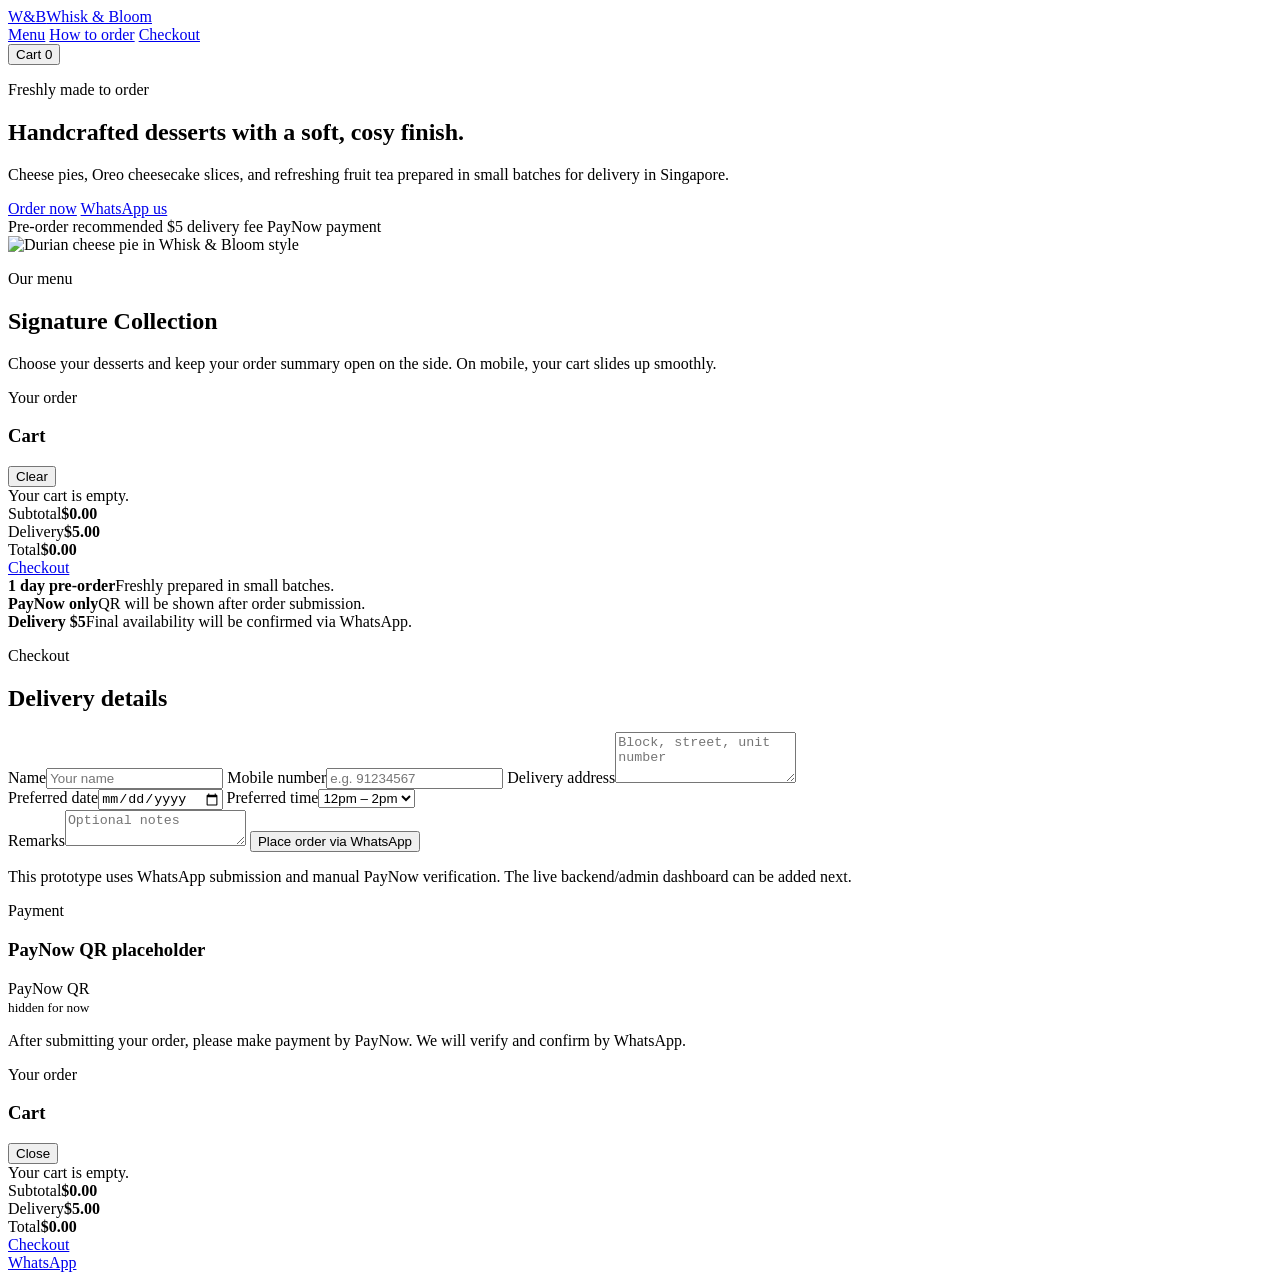
==== index.html @ 542882fe "Add Whisk & Bloom prototype homepage" ====
<!doctype html>
<html lang="en">
<head>
  <meta charset="utf-8" />
  <meta name="viewport" content="width=device-width, initial-scale=1" />
  <title>Whisk & Bloom | Handmade Desserts</title>
  <meta name="description" content="Whisk & Bloom handmade cheese pies and desserts, made to order in Singapore." />
  <link rel="preconnect" href="https://fonts.googleapis.com">
  <link rel="preconnect" href="https://fonts.gstatic.com" crossorigin>
  <link href="https://fonts.googleapis.com/css2?family=Inter:wght@400;500;600;700&family=Playfair+Display:wght@600;700&display=swap" rel="stylesheet">
  <link rel="stylesheet" href="styles.css" />
</head>
<body>
  <header class="topbar">
    <a class="brand" href="#home"><span class="brand-mark">W&B</span><span>Whisk & Bloom</span></a>
    <nav>
      <a href="#menu">Menu</a>
      <a href="#how">How to order</a>
      <a href="#checkout">Checkout</a>
    </nav>
    <button class="cart-pill" id="openCartMobile">Cart <span id="cartCount">0</span></button>
  </header>

  <main id="home">
    <section class="hero section-pad">
      <div class="hero-copy">
        <p class="eyebrow">Freshly made to order</p>
        <h1>Handcrafted desserts with a soft, cosy finish.</h1>
        <p class="hero-text">Cheese pies, Oreo cheesecake slices, and refreshing fruit tea prepared in small batches for delivery in Singapore.</p>
        <div class="hero-actions">
          <a class="btn primary" href="#menu">Order now</a>
          <a class="btn ghost" href="https://wa.me/6588928698" target="_blank" rel="noreferrer">WhatsApp us</a>
        </div>
        <div class="notes">
          <span>Pre-order recommended</span>
          <span>$5 delivery fee</span>
          <span>PayNow payment</span>
        </div>
      </div>
      <div class="hero-card">
        <img id="heroImage" alt="Durian cheese pie in Whisk & Bloom style" />
      </div>
    </section>

    <section id="menu" class="section-pad menu-layout">
      <div class="content-column">
        <div class="section-head">
          <p class="eyebrow">Our menu</p>
          <h2>Signature Collection</h2>
          <p>Choose your desserts and keep your order summary open on the side. On mobile, your cart slides up smoothly.</p>
        </div>
        <div class="product-grid" id="productGrid"></div>
      </div>

      <aside class="cart desktop-cart" aria-label="Shopping cart">
        <div class="cart-head">
          <div><p class="eyebrow">Your order</p><h3>Cart</h3></div>
          <button class="clear" id="clearCartDesktop">Clear</button>
        </div>
        <div id="cartItemsDesktop" class="cart-items empty">Your cart is empty.</div>
        <div class="totals">
          <div><span>Subtotal</span><strong id="subtotalDesktop">$0.00</strong></div>
          <div><span>Delivery</span><strong>$5.00</strong></div>
          <div class="grand"><span>Total</span><strong id="totalDesktop">$0.00</strong></div>
        </div>
        <a class="btn primary full" href="#checkout">Checkout</a>
      </aside>
    </section>

    <section id="how" class="section-pad info-strip">
      <article><strong>1 day pre-order</strong><span>Freshly prepared in small batches.</span></article>
      <article><strong>PayNow only</strong><span>QR will be shown after order submission.</span></article>
      <article><strong>Delivery $5</strong><span>Final availability will be confirmed via WhatsApp.</span></article>
    </section>

    <section id="checkout" class="section-pad checkout-wrap">
      <div class="checkout-card">
        <p class="eyebrow">Checkout</p>
        <h2>Delivery details</h2>
        <form id="orderForm" class="checkout-form">
          <label>Name<input required name="name" placeholder="Your name" /></label>
          <label>Mobile number<input required name="phone" placeholder="e.g. 91234567" /></label>
          <label>Delivery address<textarea required name="address" rows="3" placeholder="Block, street, unit number"></textarea></label>
          <div class="two-col">
            <label>Preferred date<input required name="date" type="date" /></label>
            <label>Preferred time<select name="time"><option>12pm – 2pm</option><option>2pm – 4pm</option><option>4pm – 6pm</option><option>6pm – 8pm</option></select></label>
          </div>
          <label>Remarks<textarea name="remarks" rows="2" placeholder="Optional notes"></textarea></label>
          <button class="btn primary full" type="submit">Place order via WhatsApp</button>
          <p class="fineprint">This prototype uses WhatsApp submission and manual PayNow verification. The live backend/admin dashboard can be added next.</p>
        </form>
      </div>
      <div class="payment-card">
        <p class="eyebrow">Payment</p>
        <h3>PayNow QR placeholder</h3>
        <div class="qr-box">PayNow QR<br/><small>hidden for now</small></div>
        <p>After submitting your order, please make payment by PayNow. We will verify and confirm by WhatsApp.</p>
      </div>
    </section>
  </main>

  <div class="mobile-cart" id="mobileCart">
    <div class="mobile-cart-panel">
      <div class="cart-head"><div><p class="eyebrow">Your order</p><h3>Cart</h3></div><button class="clear" id="closeCartMobile">Close</button></div>
      <div id="cartItemsMobile" class="cart-items empty">Your cart is empty.</div>
      <div class="totals"><div><span>Subtotal</span><strong id="subtotalMobile">$0.00</strong></div><div><span>Delivery</span><strong>$5.00</strong></div><div class="grand"><span>Total</span><strong id="totalMobile">$0.00</strong></div></div>
      <a class="btn primary full" href="#checkout" id="checkoutMobile">Checkout</a>
    </div>
  </div>
  <a class="whatsapp" href="https://wa.me/6588928698" target="_blank" rel="noreferrer">WhatsApp</a>
  <script src="script.js"></script>
</body>
</html>
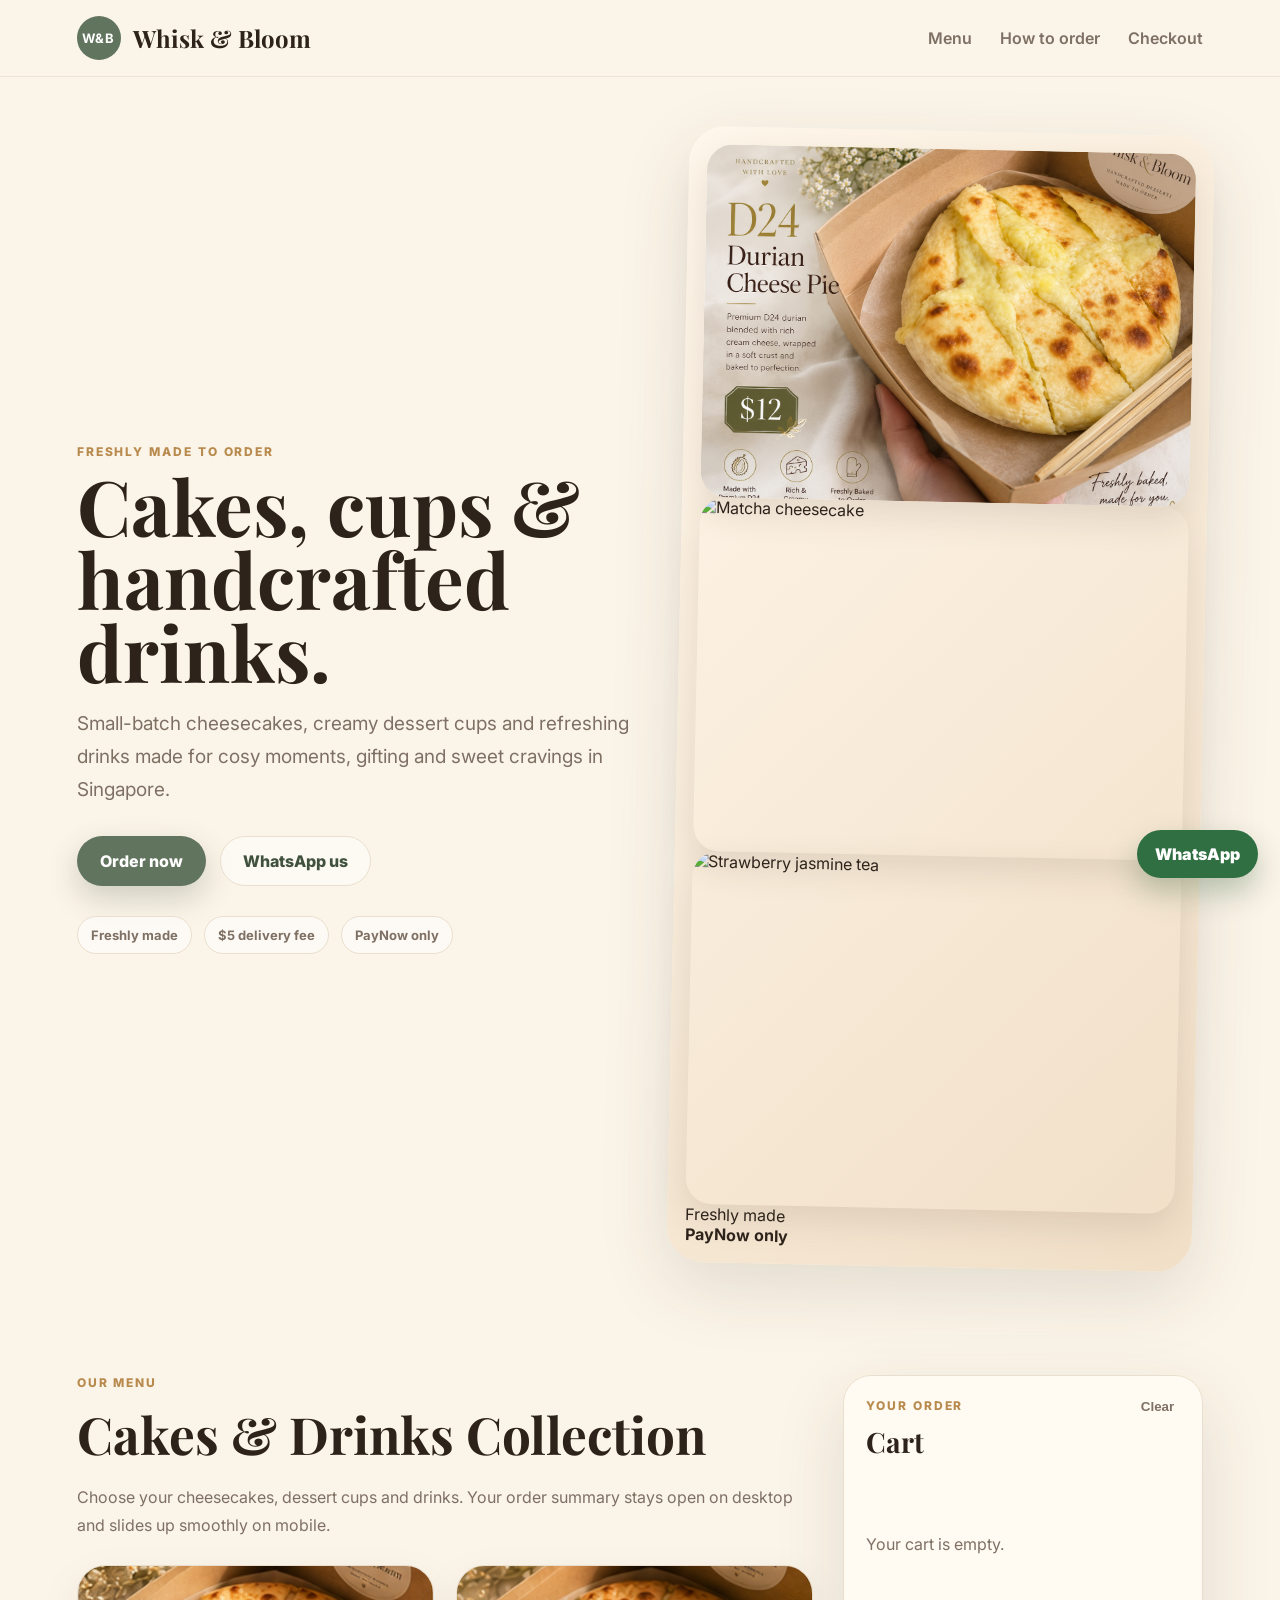
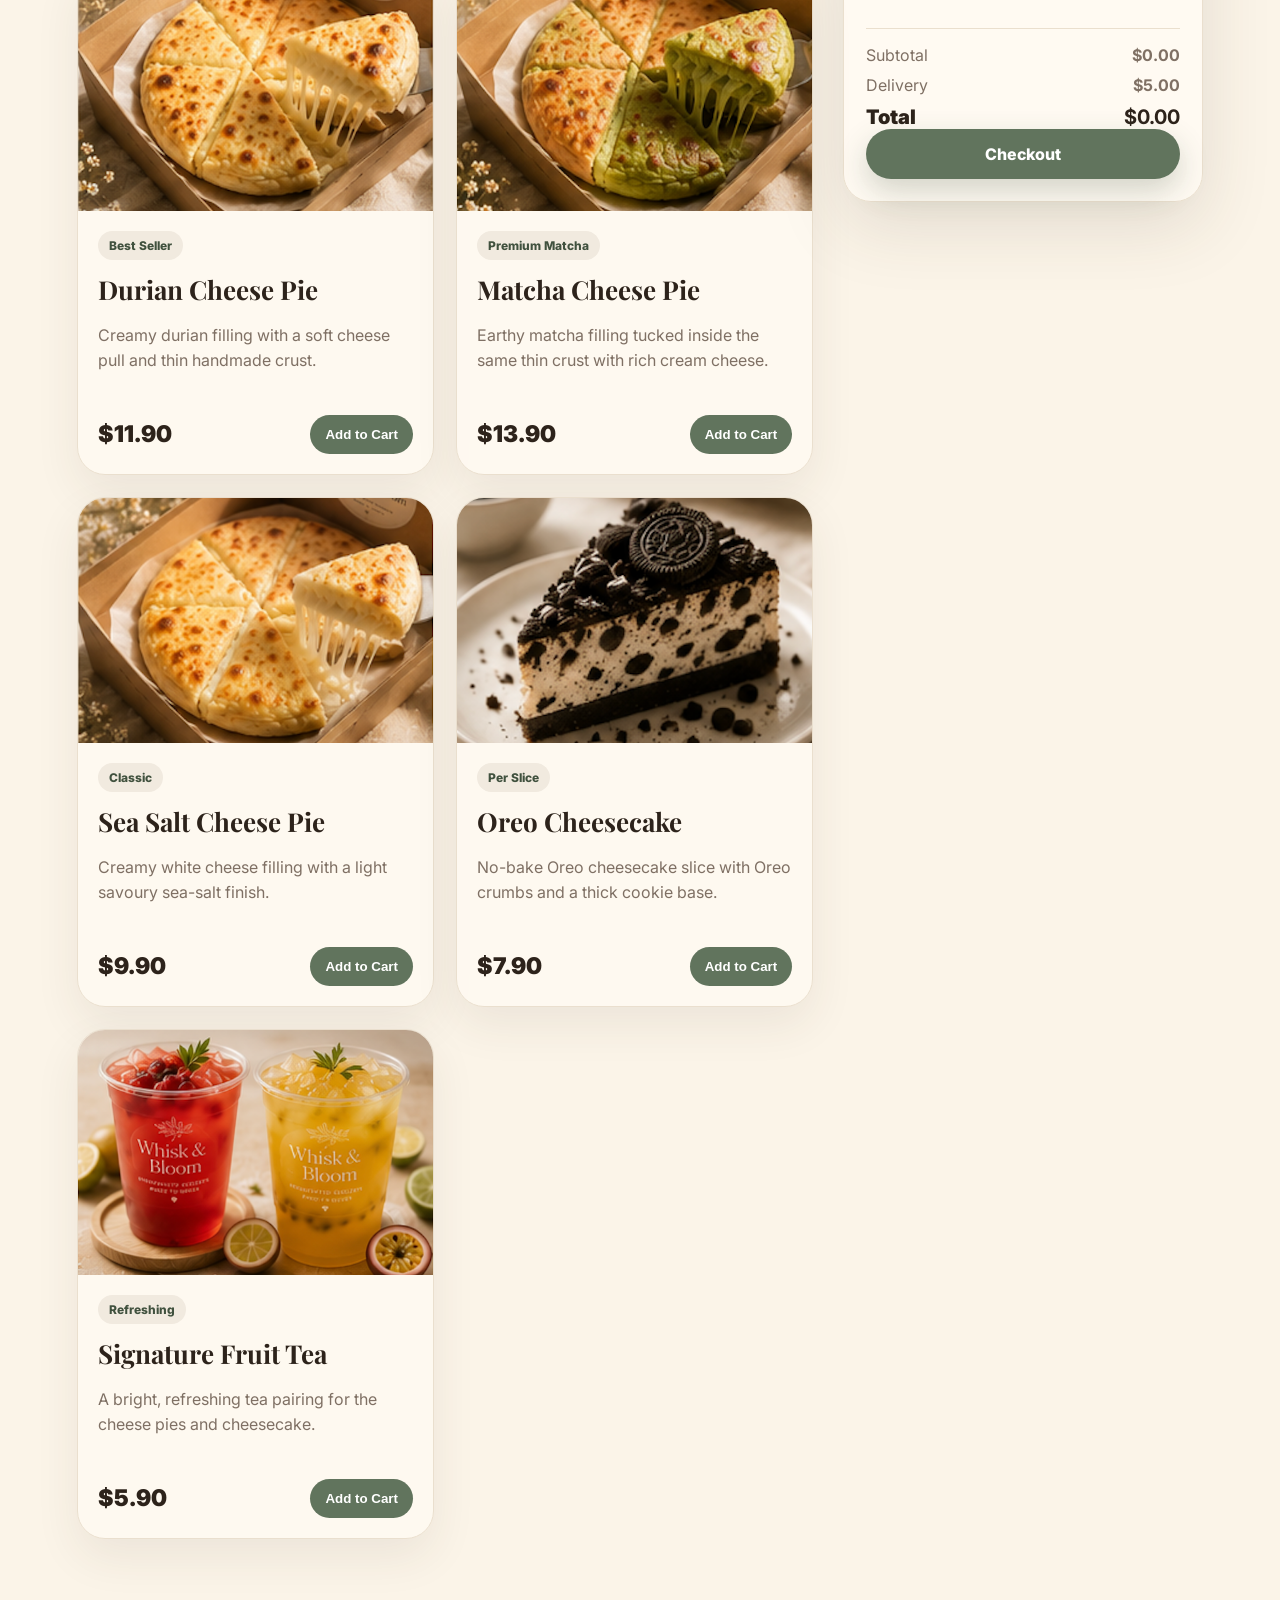
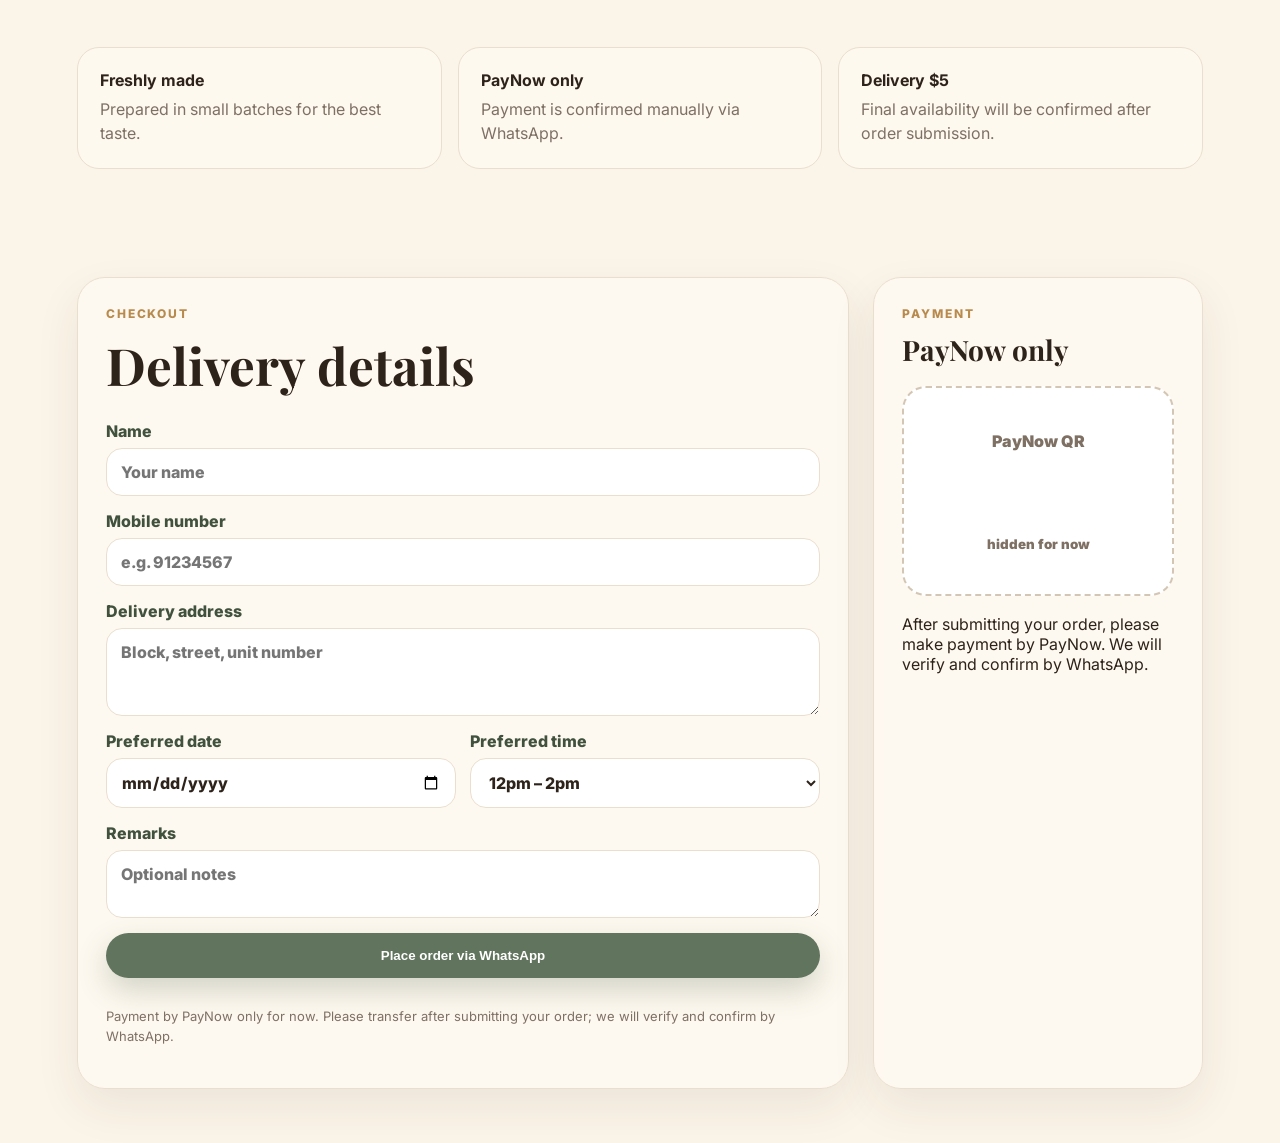
==== commit f93709b4: "Upgrade hero layout for cakes and drinks" ====
--- a/index.html
+++ b/index.html
@@ -3,8 +3,8 @@
 <head>
   <meta charset="utf-8" />
   <meta name="viewport" content="width=device-width, initial-scale=1" />
-  <title>Whisk & Bloom | Handmade Desserts</title>
-  <meta name="description" content="Whisk & Bloom handmade cheese pies and desserts, made to order in Singapore." />
+  <title>Whisk & Bloom | Cakes & Drinks</title>
+  <meta name="description" content="Whisk & Bloom handmade cheesecakes, dessert cups and drinks, made to order in Singapore." />
   <link rel="preconnect" href="https://fonts.googleapis.com">
   <link rel="preconnect" href="https://fonts.gstatic.com" crossorigin>
   <link href="https://fonts.googleapis.com/css2?family=Inter:wght@400;500;600;700&family=Playfair+Display:wght@600;700&display=swap" rel="stylesheet">
@@ -25,20 +25,25 @@
     <section class="hero section-pad">
       <div class="hero-copy">
         <p class="eyebrow">Freshly made to order</p>
-        <h1>Handcrafted desserts with a soft, cosy finish.</h1>
-        <p class="hero-text">Cheese pies, Oreo cheesecake slices, and refreshing fruit tea prepared in small batches for delivery in Singapore.</p>
+        <h1>Cakes, cups & handcrafted drinks.</h1>
+        <p class="hero-text">Small-batch cheesecakes, creamy dessert cups and refreshing drinks made for cosy moments, gifting and sweet cravings in Singapore.</p>
         <div class="hero-actions">
           <a class="btn primary" href="#menu">Order now</a>
           <a class="btn ghost" href="https://wa.me/6588928698" target="_blank" rel="noreferrer">WhatsApp us</a>
         </div>
         <div class="notes">
-          <span>Pre-order recommended</span>
+          <span>Freshly made</span>
           <span>$5 delivery fee</span>
-          <span>PayNow payment</span>
+          <span>PayNow only</span>
         </div>
       </div>
-      <div class="hero-card">
-        <img id="heroImage" alt="Durian cheese pie in Whisk & Bloom style" />
+      <div class="hero-card hero-gallery">
+        <img id="heroImage" class="hero-main" alt="Whisk & Bloom Oreo cheesecake" />
+        <div class="hero-side">
+          <img src="./02_matcha_cheesecake.jpg" alt="Matcha cheesecake" />
+          <img src="./09_strawberry_jasmine_tea.jpg" alt="Strawberry jasmine tea" />
+        </div>
+        <div class="hero-badge">Freshly made<br><strong>PayNow only</strong></div>
       </div>
     </section>
 
@@ -46,8 +51,8 @@
       <div class="content-column">
         <div class="section-head">
           <p class="eyebrow">Our menu</p>
-          <h2>Signature Collection</h2>
-          <p>Choose your desserts and keep your order summary open on the side. On mobile, your cart slides up smoothly.</p>
+          <h2>Cakes & Drinks Collection</h2>
+          <p>Choose your cheesecakes, dessert cups and drinks. Your order summary stays open on desktop and slides up smoothly on mobile.</p>
         </div>
         <div class="product-grid" id="productGrid"></div>
       </div>
@@ -68,9 +73,9 @@
     </section>
 
     <section id="how" class="section-pad info-strip">
-      <article><strong>1 day pre-order</strong><span>Freshly prepared in small batches.</span></article>
-      <article><strong>PayNow only</strong><span>QR will be shown after order submission.</span></article>
-      <article><strong>Delivery $5</strong><span>Final availability will be confirmed via WhatsApp.</span></article>
+      <article><strong>Freshly made</strong><span>Prepared in small batches for the best taste.</span></article>
+      <article><strong>PayNow only</strong><span>Payment is confirmed manually via WhatsApp.</span></article>
+      <article><strong>Delivery $5</strong><span>Final availability will be confirmed after order submission.</span></article>
     </section>
 
     <section id="checkout" class="section-pad checkout-wrap">
@@ -87,12 +92,12 @@
           </div>
           <label>Remarks<textarea name="remarks" rows="2" placeholder="Optional notes"></textarea></label>
           <button class="btn primary full" type="submit">Place order via WhatsApp</button>
-          <p class="fineprint">This prototype uses WhatsApp submission and manual PayNow verification. The live backend/admin dashboard can be added next.</p>
+          <p class="fineprint">Payment by PayNow only for now. Please transfer after submitting your order; we will verify and confirm by WhatsApp.</p>
         </form>
       </div>
       <div class="payment-card">
         <p class="eyebrow">Payment</p>
-        <h3>PayNow QR placeholder</h3>
+        <h3>PayNow only</h3>
         <div class="qr-box">PayNow QR<br/><small>hidden for now</small></div>
         <p>After submitting your order, please make payment by PayNow. We will verify and confirm by WhatsApp.</p>
       </div>
@@ -110,4 +115,4 @@
   <a class="whatsapp" href="https://wa.me/6588928698" target="_blank" rel="noreferrer">WhatsApp</a>
   <script src="script.js"></script>
 </body>
-</html>
+</html>
--- a/styles.css
+++ b/styles.css
@@ -0,0 +1,10 @@
+ :root{
+  --cream:#fbf4e8; --card:#fffaf2; --sage:#61745d; --sage-dark:#40513e; --gold:#b88a4d; --ink:#2d231b; --muted:#7f7064; --line:#eadfce; --shadow:0 24px 70px rgba(64,52,35,.13); --radius:28px;
+}
+*{box-sizing:border-box} html{scroll-behavior:smooth} body{margin:0;background:var(--cream);color:var(--ink);font-family:Inter,system-ui,sans-serif} img{display:block;max-width:100%} a{color:inherit;text-decoration:none}.section-pad{padding:54px min(6vw,80px)}
+.topbar{position:sticky;top:0;z-index:20;display:flex;align-items:center;justify-content:space-between;padding:16px min(6vw,80px);background:rgba(251,244,232,.86);backdrop-filter:blur(14px);border-bottom:1px solid rgba(234,223,206,.75)}
+.brand{display:flex;gap:12px;align-items:center;font-family:'Playfair Display',serif;font-size:24px;font-weight:700}.brand-mark{display:grid;place-items:center;width:44px;height:44px;border-radius:50%;background:var(--sage);color:#fff;font-family:Inter;font-size:13px;letter-spacing:.08em}.topbar nav{display:flex;gap:28px;color:var(--muted);font-weight:600}.cart-pill{display:none;border:0;background:var(--sage);color:white;padding:12px 16px;border-radius:999px;font-weight:700}.cart-pill span{background:white;color:var(--sage);padding:2px 7px;border-radius:999px;margin-left:6px}
+.hero{display:grid;grid-template-columns:1fr .95fr;gap:48px;align-items:center;min-height:680px}.eyebrow{margin:0 0 10px;text-transform:uppercase;letter-spacing:.16em;font-size:12px;font-weight:800;color:var(--gold)}h1,h2,h3{font-family:'Playfair Display',serif;margin:0;color:var(--ink)}h1{font-size:clamp(42px,6vw,78px);line-height:.95;max-width:720px}h2{font-size:clamp(34px,4vw,54px)}h3{font-size:28px}.hero-text{max-width:610px;font-size:19px;line-height:1.75;color:var(--muted)}.hero-actions{display:flex;gap:14px;margin:30px 0}.btn{display:inline-flex;justify-content:center;align-items:center;padding:14px 22px;border-radius:999px;font-weight:800;border:1px solid transparent;cursor:pointer}.primary{background:var(--sage);color:white;box-shadow:0 12px 30px rgba(64,81,62,.23)}.ghost{background:rgba(255,255,255,.55);border-color:var(--line);color:var(--sage-dark)}.full{width:100%}.notes{display:flex;gap:12px;flex-wrap:wrap}.notes span{background:rgba(255,255,255,.6);border:1px solid var(--line);border-radius:999px;padding:10px 13px;color:var(--muted);font-weight:700;font-size:13px}.hero-card{background:linear-gradient(135deg,#fff7eb,#f1dfc7);padding:18px;border-radius:36px;box-shadow:var(--shadow);transform:rotate(1.2deg)}.hero-card img{aspect-ratio:9/6.5;object-fit:cover;border-radius:26px;box-shadow:0 14px 35px rgba(80,57,36,.13)}
+.menu-layout{display:grid;grid-template-columns:minmax(0,1fr) 360px;gap:30px;align-items:start}.section-head{max-width:760px;margin-bottom:26px}.section-head p:not(.eyebrow){color:var(--muted);line-height:1.7}.product-grid{display:grid;grid-template-columns:repeat(2,minmax(0,1fr));gap:22px}.product-card{background:rgba(255,250,242,.88);border:1px solid var(--line);border-radius:var(--radius);overflow:hidden;box-shadow:0 18px 45px rgba(64,52,35,.08);transition:.22s ease}.product-card:hover{transform:translateY(-4px);box-shadow:var(--shadow)}.product-card img{width:100%;height:245px;object-fit:cover}.product-body{padding:20px}.tag{display:inline-flex;margin-bottom:12px;padding:7px 11px;border-radius:999px;background:#f1eadf;color:var(--sage-dark);font-weight:800;font-size:12px}.product-body h3{font-size:26px}.product-body p{color:var(--muted);line-height:1.6;min-height:76px}.price-row{display:flex;align-items:center;justify-content:space-between;gap:10px}.price{font-weight:900;font-size:23px}.add-btn{border:0;background:var(--sage);color:#fff;padding:12px 15px;border-radius:999px;font-weight:900;cursor:pointer}.cart{position:sticky;top:92px;background:rgba(255,250,242,.92);border:1px solid var(--line);border-radius:var(--radius);padding:22px;box-shadow:var(--shadow)}.cart-head{display:flex;align-items:flex-start;justify-content:space-between;gap:10px}.clear{border:0;background:transparent;color:var(--muted);font-weight:800;cursor:pointer}.cart-items{min-height:132px;margin:18px 0;display:grid;gap:13px}.empty{color:var(--muted);align-content:center}.cart-line{display:grid;grid-template-columns:1fr auto;gap:8px;align-items:center;border-bottom:1px dashed var(--line);padding-bottom:10px}.cart-line small{color:var(--muted)}.qty{display:flex;align-items:center;gap:7px}.qty button{width:28px;height:28px;border:1px solid var(--line);background:white;border-radius:50%;font-weight:900}.totals{border-top:1px solid var(--line);padding-top:16px;margin-top:12px;display:grid;gap:10px}.totals div{display:flex;justify-content:space-between;color:var(--muted)}.totals .grand{color:var(--ink);font-size:20px;font-weight:900}.info-strip{display:grid;grid-template-columns:repeat(3,1fr);gap:16px}.info-strip article{background:rgba(255,250,242,.8);border:1px solid var(--line);border-radius:22px;padding:22px}.info-strip strong{display:block;margin-bottom:7px}.info-strip span{color:var(--muted);line-height:1.55}.checkout-wrap{display:grid;grid-template-columns:minmax(0,1fr) 330px;gap:24px}.checkout-card,.payment-card{background:rgba(255,250,242,.88);border:1px solid var(--line);border-radius:var(--radius);padding:28px;box-shadow:0 18px 45px rgba(64,52,35,.08)}.checkout-form{display:grid;gap:15px;margin-top:22px}.checkout-form label{font-weight:800;color:var(--sage-dark);display:grid;gap:7px}.checkout-form input,.checkout-form textarea,.checkout-form select{font:inherit;border:1px solid var(--line);border-radius:16px;padding:13px 14px;background:white;color:var(--ink);width:100%}.two-col{display:grid;grid-template-columns:1fr 1fr;gap:14px}.fineprint{font-size:13px;color:var(--muted);line-height:1.55}.qr-box{display:grid;place-items:center;height:210px;margin:18px 0;border:2px dashed #d4c6b4;border-radius:24px;color:var(--muted);font-weight:900;text-align:center;background:#fff}.whatsapp{position:fixed;right:22px;bottom:22px;z-index:30;background:#2f6f42;color:#fff;border-radius:999px;padding:14px 18px;font-weight:900;box-shadow:0 14px 30px rgba(31,82,43,.28)}.mobile-cart{display:none}
+@media(max-width:980px){.topbar nav{display:none}.cart-pill{display:inline-flex}.section-pad{padding:38px 20px}.hero{grid-template-columns:1fr;gap:26px;min-height:unset}.hero-card{order:-1;transform:none;border-radius:28px}.hero-card img{border-radius:20px}h1{font-size:43px}.hero-text{font-size:16px}.hero-actions{flex-direction:column}.notes span{font-size:12px}.menu-layout{display:block}.desktop-cart{display:none}.product-grid{grid-template-columns:1fr;gap:18px}.product-card img{height:235px}.info-strip{grid-template-columns:1fr}.checkout-wrap{grid-template-columns:1fr}.two-col{grid-template-columns:1fr}.mobile-cart{position:fixed;inset:0;z-index:50;background:rgba(35,28,22,.38);display:none;align-items:flex-end}.mobile-cart.open{display:flex}.mobile-cart-panel{width:100%;max-height:82vh;overflow:auto;background:var(--card);border-radius:28px 28px 0 0;padding:24px;box-shadow:0 -20px 60px rgba(0,0,0,.18)}.whatsapp{bottom:82px;right:16px}.brand{font-size:19px}.brand-mark{width:38px;height:38px}.topbar{padding:12px 16px}}
+@media(max-width:420px){.product-card img{height:210px}.product-body p{min-height:0}.price-row{align-items:stretch;flex-direction:column}.add-btn{width:100%}.hero-card{padding:12px}.section-pad{padding-left:16px;padding-right:16px}}
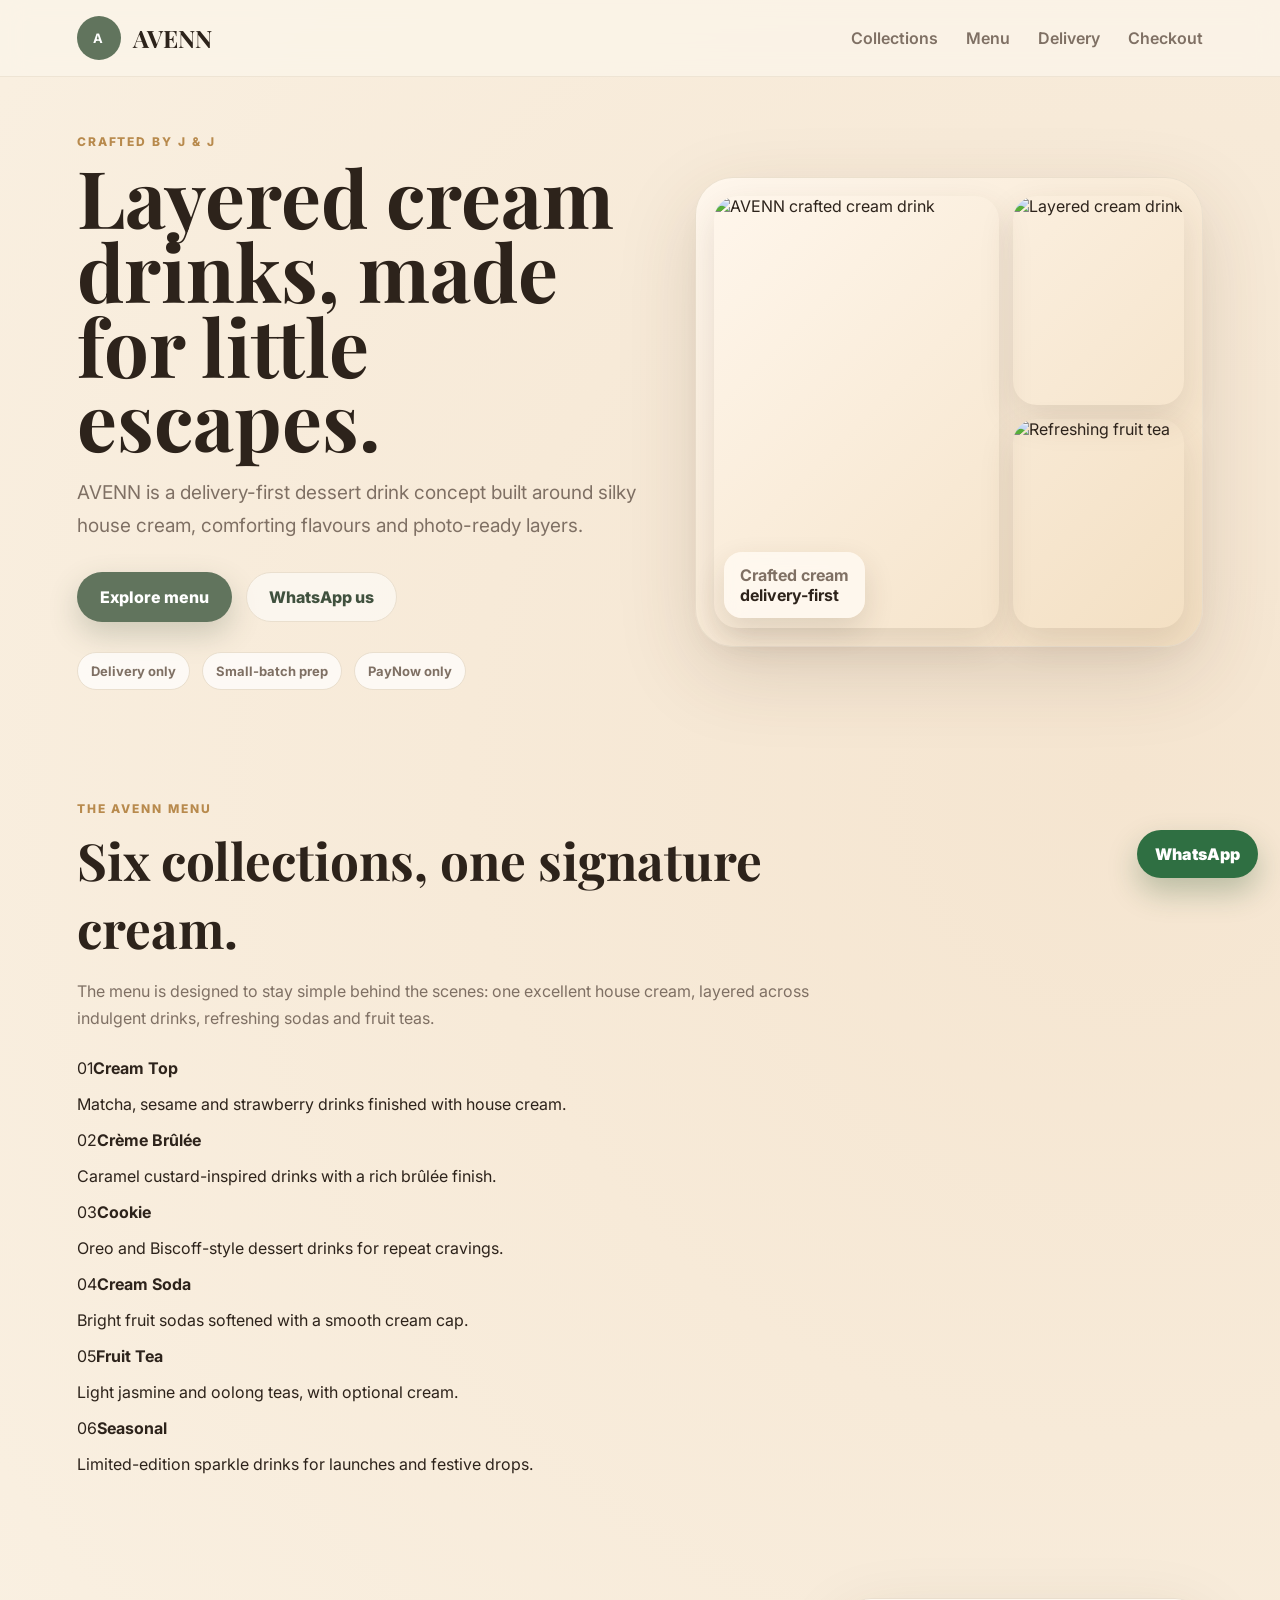
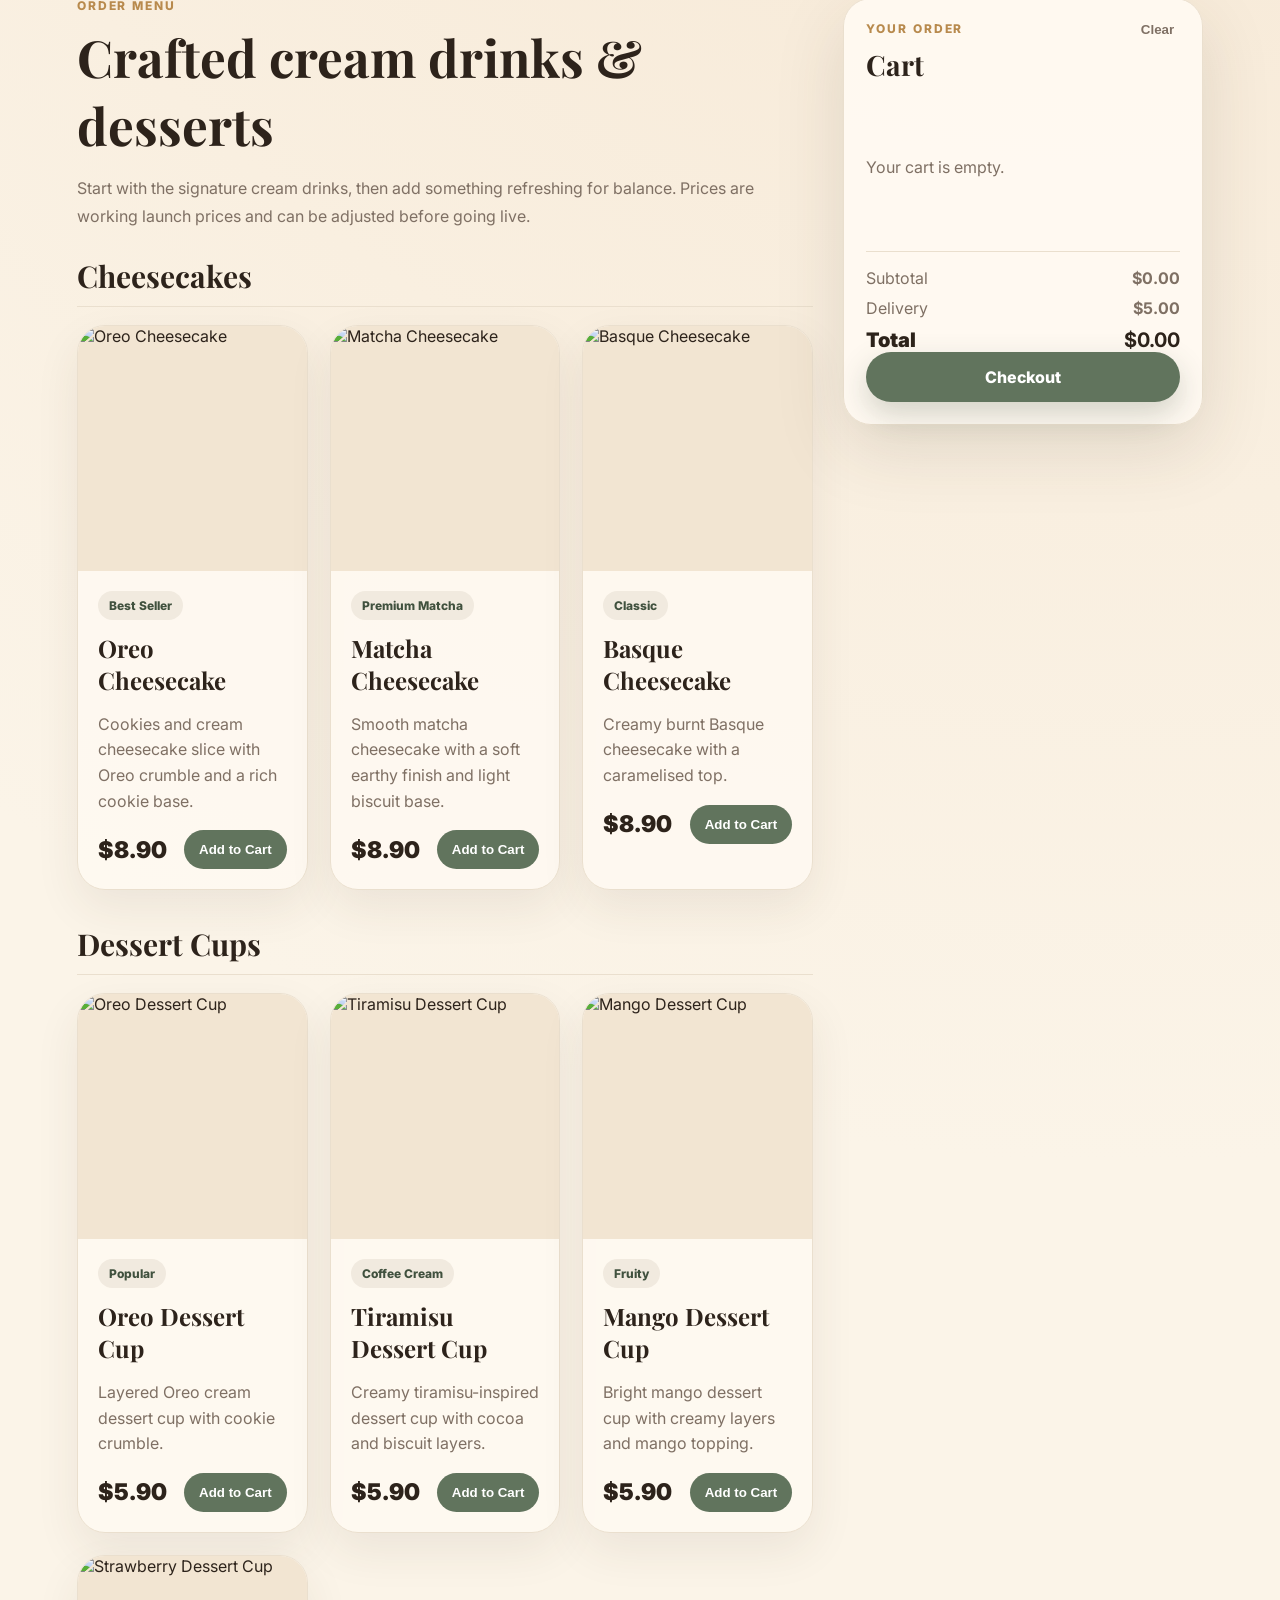
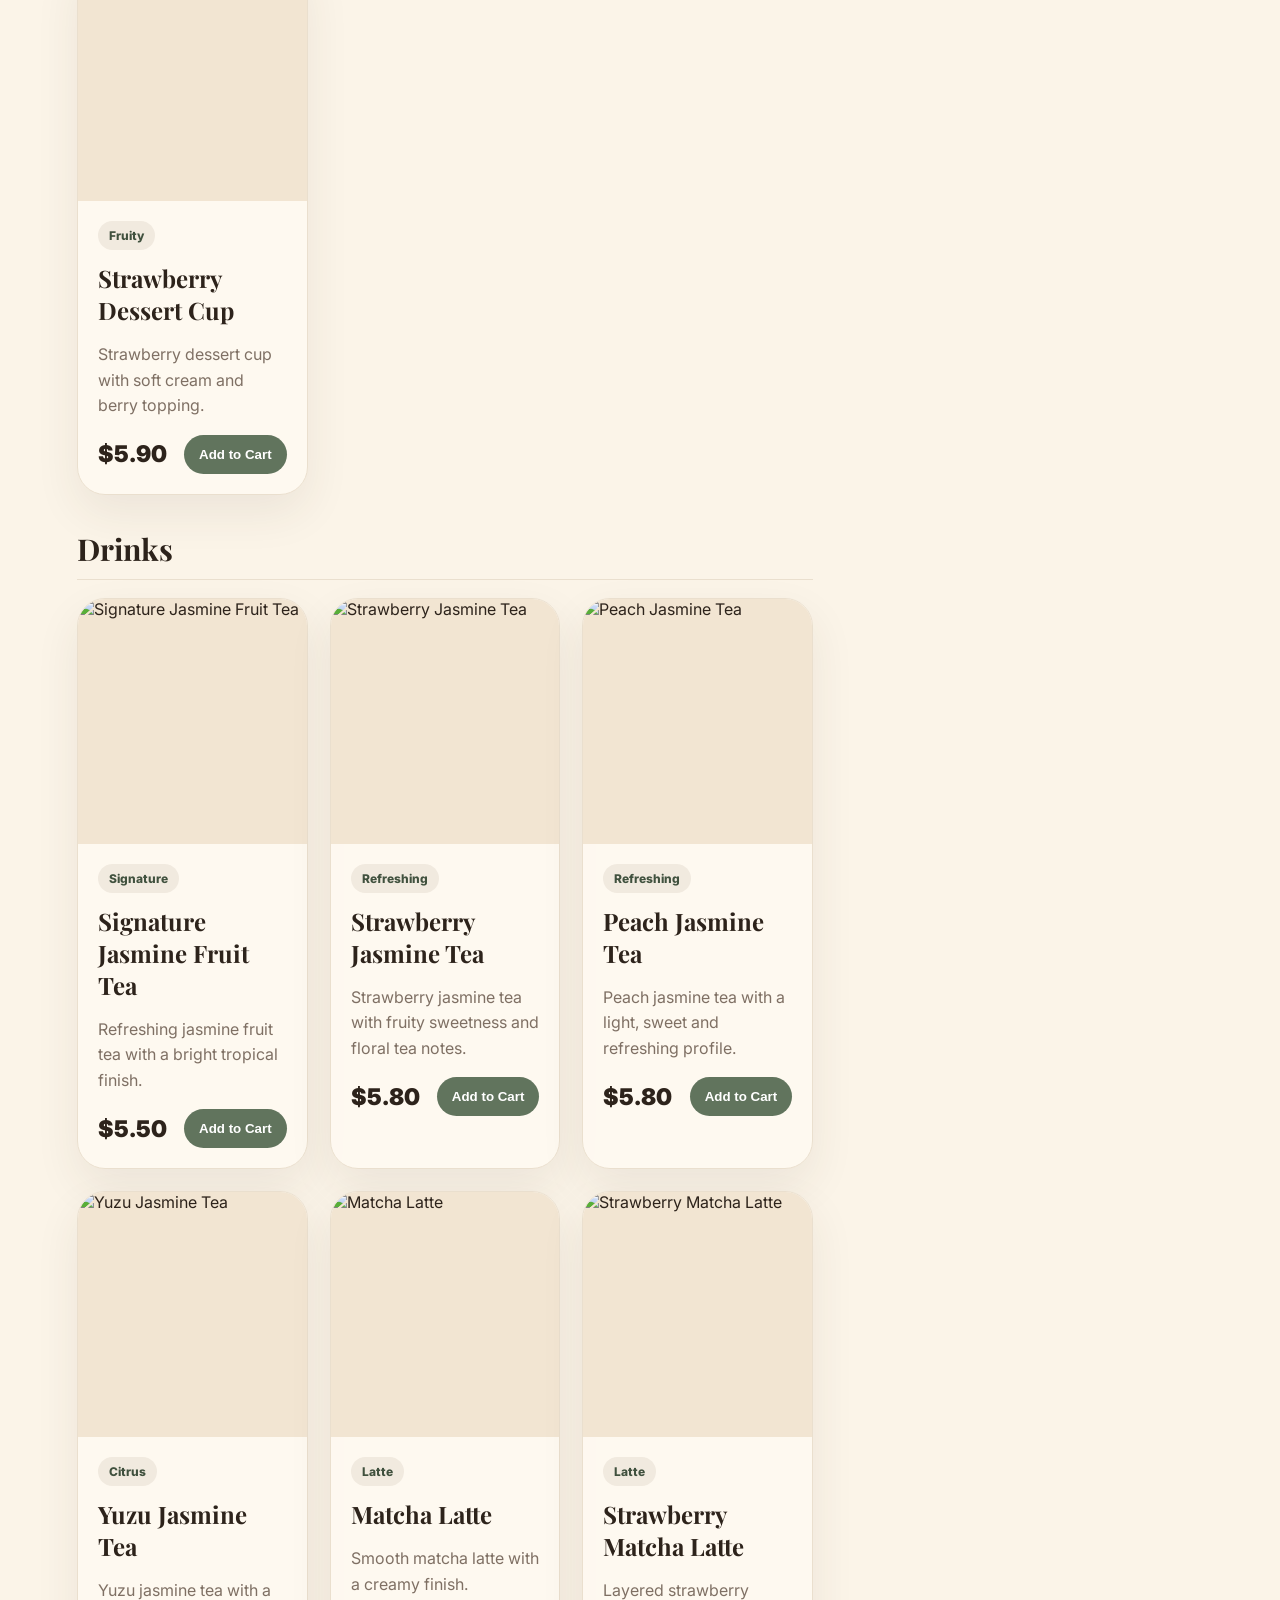
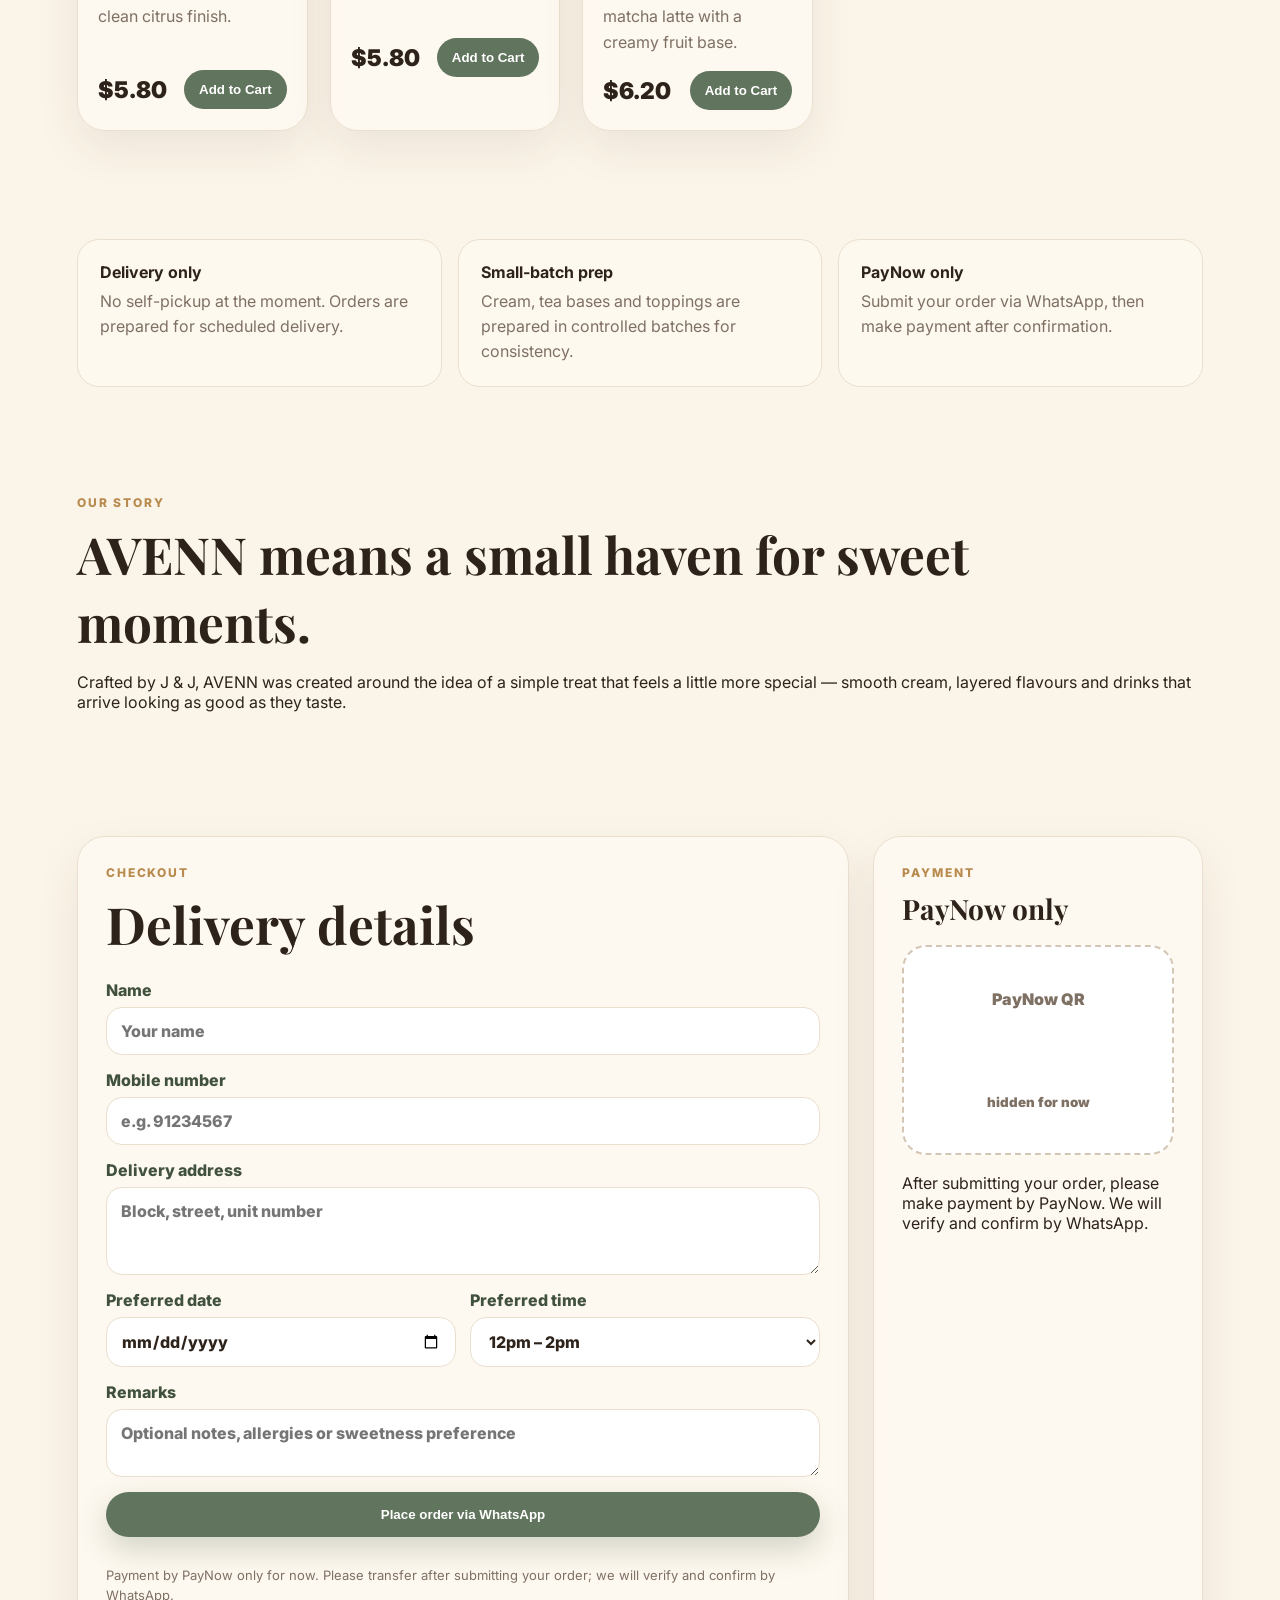
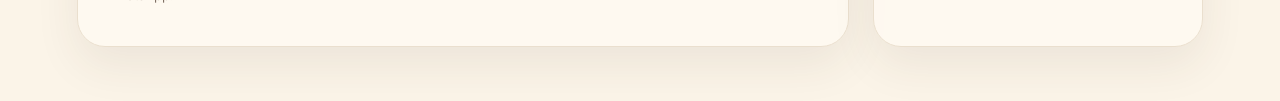
==== commit e9cda738: "Rebrand homepage to AVENN" ====
--- a/index.html
+++ b/index.html
@@ -3,19 +3,20 @@
 <head>
   <meta charset="utf-8" />
   <meta name="viewport" content="width=device-width, initial-scale=1" />
-  <title>Whisk & Bloom | Cakes & Drinks</title>
-  <meta name="description" content="Whisk & Bloom handmade cheesecakes, dessert cups and drinks, made to order in Singapore." />
+  <title>AVENN | Crafted Cream Drinks & Desserts</title>
+  <meta name="description" content="AVENN is a delivery-first dessert drink brand in Singapore, crafted by J & J. Explore cream drinks, brûlée drinks, cookie drinks, cream sodas, fruit teas and seasonal specials." />
   <link rel="preconnect" href="https://fonts.googleapis.com">
   <link rel="preconnect" href="https://fonts.gstatic.com" crossorigin>
-  <link href="https://fonts.googleapis.com/css2?family=Inter:wght@400;500;600;700&family=Playfair+Display:wght@600;700&display=swap" rel="stylesheet">
+  <link href="https://fonts.googleapis.com/css2?family=Inter:wght@400;500;600;700;800&family=Playfair+Display:wght@600;700&display=swap" rel="stylesheet">
   <link rel="stylesheet" href="styles.css" />
 </head>
 <body>
   <header class="topbar">
-    <a class="brand" href="#home"><span class="brand-mark">W&B</span><span>Whisk & Bloom</span></a>
+    <a class="brand" href="#home"><span class="brand-mark">A</span><span>AVENN</span></a>
     <nav>
+      <a href="#collections">Collections</a>
       <a href="#menu">Menu</a>
-      <a href="#how">How to order</a>
+      <a href="#how">Delivery</a>
       <a href="#checkout">Checkout</a>
     </nav>
     <button class="cart-pill" id="openCartMobile">Cart <span id="cartCount">0</span></button>
@@ -24,35 +25,51 @@
   <main id="home">
     <section class="hero section-pad">
       <div class="hero-copy">
-        <p class="eyebrow">Freshly made to order</p>
-        <h1>Cakes, cups & handcrafted drinks.</h1>
-        <p class="hero-text">Small-batch cheesecakes, creamy dessert cups and refreshing drinks made for cosy moments, gifting and sweet cravings in Singapore.</p>
+        <p class="eyebrow">Crafted by J & J</p>
+        <h1>Layered cream drinks, made for little escapes.</h1>
+        <p class="hero-text">AVENN is a delivery-first dessert drink concept built around silky house cream, comforting flavours and photo-ready layers.</p>
         <div class="hero-actions">
-          <a class="btn primary" href="#menu">Order now</a>
+          <a class="btn primary" href="#menu">Explore menu</a>
           <a class="btn ghost" href="https://wa.me/6588928698" target="_blank" rel="noreferrer">WhatsApp us</a>
         </div>
         <div class="notes">
-          <span>Freshly made</span>
-          <span>$5 delivery fee</span>
+          <span>Delivery only</span>
+          <span>Small-batch prep</span>
           <span>PayNow only</span>
         </div>
       </div>
       <div class="hero-card hero-gallery">
-        <img id="heroImage" class="hero-main" alt="Whisk & Bloom Oreo cheesecake" />
+        <img id="heroImage" class="hero-main" alt="AVENN crafted cream drink" />
         <div class="hero-side">
-          <img src="./02_matcha_cheesecake.jpg" alt="Matcha cheesecake" />
-          <img src="./09_strawberry_jasmine_tea.jpg" alt="Strawberry jasmine tea" />
+          <img src="./13_strawberry_matcha_latte.jpg" alt="Layered cream drink" />
+          <img src="./09_strawberry_jasmine_tea.jpg" alt="Refreshing fruit tea" />
         </div>
-        <div class="hero-badge">Freshly made<br><strong>PayNow only</strong></div>
+        <div class="hero-badge">Crafted cream<br><strong>delivery-first</strong></div>
+      </div>
+    </section>
+
+    <section id="collections" class="section-pad collections-wrap">
+      <div class="section-head centered">
+        <p class="eyebrow">The AVENN menu</p>
+        <h2>Six collections, one signature cream.</h2>
+        <p>The menu is designed to stay simple behind the scenes: one excellent house cream, layered across indulgent drinks, refreshing sodas and fruit teas.</p>
+      </div>
+      <div class="collection-grid">
+        <article><span>01</span><strong>Cream Top</strong><p>Matcha, sesame and strawberry drinks finished with house cream.</p></article>
+        <article><span>02</span><strong>Crème Brûlée</strong><p>Caramel custard-inspired drinks with a rich brûlée finish.</p></article>
+        <article><span>03</span><strong>Cookie</strong><p>Oreo and Biscoff-style dessert drinks for repeat cravings.</p></article>
+        <article><span>04</span><strong>Cream Soda</strong><p>Bright fruit sodas softened with a smooth cream cap.</p></article>
+        <article><span>05</span><strong>Fruit Tea</strong><p>Light jasmine and oolong teas, with optional cream.</p></article>
+        <article><span>06</span><strong>Seasonal</strong><p>Limited-edition sparkle drinks for launches and festive drops.</p></article>
       </div>
     </section>
 
     <section id="menu" class="section-pad menu-layout">
       <div class="content-column">
         <div class="section-head">
-          <p class="eyebrow">Our menu</p>
-          <h2>Cakes & Drinks Collection</h2>
-          <p>Choose your cheesecakes, dessert cups and drinks. Your order summary stays open on desktop and slides up smoothly on mobile.</p>
+          <p class="eyebrow">Order menu</p>
+          <h2>Crafted cream drinks & desserts</h2>
+          <p>Start with the signature cream drinks, then add something refreshing for balance. Prices are working launch prices and can be adjusted before going live.</p>
         </div>
         <div class="product-grid" id="productGrid"></div>
       </div>
@@ -73,9 +90,17 @@
     </section>
 
     <section id="how" class="section-pad info-strip">
-      <article><strong>Freshly made</strong><span>Prepared in small batches for the best taste.</span></article>
-      <article><strong>PayNow only</strong><span>Payment is confirmed manually via WhatsApp.</span></article>
-      <article><strong>Delivery $5</strong><span>Final availability will be confirmed after order submission.</span></article>
+      <article><strong>Delivery only</strong><span>No self-pickup at the moment. Orders are prepared for scheduled delivery.</span></article>
+      <article><strong>Small-batch prep</strong><span>Cream, tea bases and toppings are prepared in controlled batches for consistency.</span></article>
+      <article><strong>PayNow only</strong><span>Submit your order via WhatsApp, then make payment after confirmation.</span></article>
+    </section>
+
+    <section class="section-pad story-wrap">
+      <div>
+        <p class="eyebrow">Our story</p>
+        <h2>AVENN means a small haven for sweet moments.</h2>
+      </div>
+      <p>Crafted by J & J, AVENN was created around the idea of a simple treat that feels a little more special — smooth cream, layered flavours and drinks that arrive looking as good as they taste.</p>
     </section>
 
     <section id="checkout" class="section-pad checkout-wrap">
@@ -90,7 +115,7 @@
             <label>Preferred date<input required name="date" type="date" /></label>
             <label>Preferred time<select name="time"><option>12pm – 2pm</option><option>2pm – 4pm</option><option>4pm – 6pm</option><option>6pm – 8pm</option></select></label>
           </div>
-          <label>Remarks<textarea name="remarks" rows="2" placeholder="Optional notes"></textarea></label>
+          <label>Remarks<textarea name="remarks" rows="2" placeholder="Optional notes, allergies or sweetness preference"></textarea></label>
           <button class="btn primary full" type="submit">Place order via WhatsApp</button>
           <p class="fineprint">Payment by PayNow only for now. Please transfer after submitting your order; we will verify and confirm by WhatsApp.</p>
         </form>
@@ -115,4 +140,4 @@
   <a class="whatsapp" href="https://wa.me/6588928698" target="_blank" rel="noreferrer">WhatsApp</a>
   <script src="script.js"></script>
 </body>
-</html>+</html>
--- a/styles.css
+++ b/styles.css
@@ -1,10 +1,13 @@
- :root{
+:root{
   --cream:#fbf4e8; --card:#fffaf2; --sage:#61745d; --sage-dark:#40513e; --gold:#b88a4d; --ink:#2d231b; --muted:#7f7064; --line:#eadfce; --shadow:0 24px 70px rgba(64,52,35,.13); --radius:28px;
 }
-*{box-sizing:border-box} html{scroll-behavior:smooth} body{margin:0;background:var(--cream);color:var(--ink);font-family:Inter,system-ui,sans-serif} img{display:block;max-width:100%} a{color:inherit;text-decoration:none}.section-pad{padding:54px min(6vw,80px)}
+*{box-sizing:border-box} html{scroll-behavior:smooth} body{margin:0;background:radial-gradient(circle at 88% 12%,#f5e5d0 0,#fbf4e8 34%,#fbf4e8 100%);color:var(--ink);font-family:Inter,system-ui,sans-serif} body.modal-open{overflow:hidden} img{display:block;max-width:100%} a{color:inherit;text-decoration:none}.section-pad{padding:54px min(6vw,80px)}
 .topbar{position:sticky;top:0;z-index:20;display:flex;align-items:center;justify-content:space-between;padding:16px min(6vw,80px);background:rgba(251,244,232,.86);backdrop-filter:blur(14px);border-bottom:1px solid rgba(234,223,206,.75)}
 .brand{display:flex;gap:12px;align-items:center;font-family:'Playfair Display',serif;font-size:24px;font-weight:700}.brand-mark{display:grid;place-items:center;width:44px;height:44px;border-radius:50%;background:var(--sage);color:#fff;font-family:Inter;font-size:13px;letter-spacing:.08em}.topbar nav{display:flex;gap:28px;color:var(--muted);font-weight:600}.cart-pill{display:none;border:0;background:var(--sage);color:white;padding:12px 16px;border-radius:999px;font-weight:700}.cart-pill span{background:white;color:var(--sage);padding:2px 7px;border-radius:999px;margin-left:6px}
-.hero{display:grid;grid-template-columns:1fr .95fr;gap:48px;align-items:center;min-height:680px}.eyebrow{margin:0 0 10px;text-transform:uppercase;letter-spacing:.16em;font-size:12px;font-weight:800;color:var(--gold)}h1,h2,h3{font-family:'Playfair Display',serif;margin:0;color:var(--ink)}h1{font-size:clamp(42px,6vw,78px);line-height:.95;max-width:720px}h2{font-size:clamp(34px,4vw,54px)}h3{font-size:28px}.hero-text{max-width:610px;font-size:19px;line-height:1.75;color:var(--muted)}.hero-actions{display:flex;gap:14px;margin:30px 0}.btn{display:inline-flex;justify-content:center;align-items:center;padding:14px 22px;border-radius:999px;font-weight:800;border:1px solid transparent;cursor:pointer}.primary{background:var(--sage);color:white;box-shadow:0 12px 30px rgba(64,81,62,.23)}.ghost{background:rgba(255,255,255,.55);border-color:var(--line);color:var(--sage-dark)}.full{width:100%}.notes{display:flex;gap:12px;flex-wrap:wrap}.notes span{background:rgba(255,255,255,.6);border:1px solid var(--line);border-radius:999px;padding:10px 13px;color:var(--muted);font-weight:700;font-size:13px}.hero-card{background:linear-gradient(135deg,#fff7eb,#f1dfc7);padding:18px;border-radius:36px;box-shadow:var(--shadow);transform:rotate(1.2deg)}.hero-card img{aspect-ratio:9/6.5;object-fit:cover;border-radius:26px;box-shadow:0 14px 35px rgba(80,57,36,.13)}
-.menu-layout{display:grid;grid-template-columns:minmax(0,1fr) 360px;gap:30px;align-items:start}.section-head{max-width:760px;margin-bottom:26px}.section-head p:not(.eyebrow){color:var(--muted);line-height:1.7}.product-grid{display:grid;grid-template-columns:repeat(2,minmax(0,1fr));gap:22px}.product-card{background:rgba(255,250,242,.88);border:1px solid var(--line);border-radius:var(--radius);overflow:hidden;box-shadow:0 18px 45px rgba(64,52,35,.08);transition:.22s ease}.product-card:hover{transform:translateY(-4px);box-shadow:var(--shadow)}.product-card img{width:100%;height:245px;object-fit:cover}.product-body{padding:20px}.tag{display:inline-flex;margin-bottom:12px;padding:7px 11px;border-radius:999px;background:#f1eadf;color:var(--sage-dark);font-weight:800;font-size:12px}.product-body h3{font-size:26px}.product-body p{color:var(--muted);line-height:1.6;min-height:76px}.price-row{display:flex;align-items:center;justify-content:space-between;gap:10px}.price{font-weight:900;font-size:23px}.add-btn{border:0;background:var(--sage);color:#fff;padding:12px 15px;border-radius:999px;font-weight:900;cursor:pointer}.cart{position:sticky;top:92px;background:rgba(255,250,242,.92);border:1px solid var(--line);border-radius:var(--radius);padding:22px;box-shadow:var(--shadow)}.cart-head{display:flex;align-items:flex-start;justify-content:space-between;gap:10px}.clear{border:0;background:transparent;color:var(--muted);font-weight:800;cursor:pointer}.cart-items{min-height:132px;margin:18px 0;display:grid;gap:13px}.empty{color:var(--muted);align-content:center}.cart-line{display:grid;grid-template-columns:1fr auto;gap:8px;align-items:center;border-bottom:1px dashed var(--line);padding-bottom:10px}.cart-line small{color:var(--muted)}.qty{display:flex;align-items:center;gap:7px}.qty button{width:28px;height:28px;border:1px solid var(--line);background:white;border-radius:50%;font-weight:900}.totals{border-top:1px solid var(--line);padding-top:16px;margin-top:12px;display:grid;gap:10px}.totals div{display:flex;justify-content:space-between;color:var(--muted)}.totals .grand{color:var(--ink);font-size:20px;font-weight:900}.info-strip{display:grid;grid-template-columns:repeat(3,1fr);gap:16px}.info-strip article{background:rgba(255,250,242,.8);border:1px solid var(--line);border-radius:22px;padding:22px}.info-strip strong{display:block;margin-bottom:7px}.info-strip span{color:var(--muted);line-height:1.55}.checkout-wrap{display:grid;grid-template-columns:minmax(0,1fr) 330px;gap:24px}.checkout-card,.payment-card{background:rgba(255,250,242,.88);border:1px solid var(--line);border-radius:var(--radius);padding:28px;box-shadow:0 18px 45px rgba(64,52,35,.08)}.checkout-form{display:grid;gap:15px;margin-top:22px}.checkout-form label{font-weight:800;color:var(--sage-dark);display:grid;gap:7px}.checkout-form input,.checkout-form textarea,.checkout-form select{font:inherit;border:1px solid var(--line);border-radius:16px;padding:13px 14px;background:white;color:var(--ink);width:100%}.two-col{display:grid;grid-template-columns:1fr 1fr;gap:14px}.fineprint{font-size:13px;color:var(--muted);line-height:1.55}.qr-box{display:grid;place-items:center;height:210px;margin:18px 0;border:2px dashed #d4c6b4;border-radius:24px;color:var(--muted);font-weight:900;text-align:center;background:#fff}.whatsapp{position:fixed;right:22px;bottom:22px;z-index:30;background:#2f6f42;color:#fff;border-radius:999px;padding:14px 18px;font-weight:900;box-shadow:0 14px 30px rgba(31,82,43,.28)}.mobile-cart{display:none}
-@media(max-width:980px){.topbar nav{display:none}.cart-pill{display:inline-flex}.section-pad{padding:38px 20px}.hero{grid-template-columns:1fr;gap:26px;min-height:unset}.hero-card{order:-1;transform:none;border-radius:28px}.hero-card img{border-radius:20px}h1{font-size:43px}.hero-text{font-size:16px}.hero-actions{flex-direction:column}.notes span{font-size:12px}.menu-layout{display:block}.desktop-cart{display:none}.product-grid{grid-template-columns:1fr;gap:18px}.product-card img{height:235px}.info-strip{grid-template-columns:1fr}.checkout-wrap{grid-template-columns:1fr}.two-col{grid-template-columns:1fr}.mobile-cart{position:fixed;inset:0;z-index:50;background:rgba(35,28,22,.38);display:none;align-items:flex-end}.mobile-cart.open{display:flex}.mobile-cart-panel{width:100%;max-height:82vh;overflow:auto;background:var(--card);border-radius:28px 28px 0 0;padding:24px;box-shadow:0 -20px 60px rgba(0,0,0,.18)}.whatsapp{bottom:82px;right:16px}.brand{font-size:19px}.brand-mark{width:38px;height:38px}.topbar{padding:12px 16px}}
-@media(max-width:420px){.product-card img{height:210px}.product-body p{min-height:0}.price-row{align-items:stretch;flex-direction:column}.add-btn{width:100%}.hero-card{padding:12px}.section-pad{padding-left:16px;padding-right:16px}}
+.hero{display:grid;grid-template-columns:minmax(0,1fr) minmax(430px,.9fr);gap:54px;align-items:center;min-height:670px}.eyebrow{margin:0 0 10px;text-transform:uppercase;letter-spacing:.16em;font-size:12px;font-weight:800;color:var(--gold)}h1,h2,h3{font-family:'Playfair Display',serif;margin:0;color:var(--ink)}h1{font-size:clamp(46px,6.2vw,86px);line-height:.94;max-width:760px}h2{font-size:clamp(34px,4vw,54px)}h3{font-size:28px}.hero-text{max-width:650px;font-size:19px;line-height:1.75;color:var(--muted)}.hero-actions{display:flex;gap:14px;margin:30px 0}.btn{display:inline-flex;justify-content:center;align-items:center;padding:14px 22px;border-radius:999px;font-weight:800;border:1px solid transparent;cursor:pointer}.primary{background:var(--sage);color:white;box-shadow:0 12px 30px rgba(64,81,62,.23)}.ghost{background:rgba(255,255,255,.55);border-color:var(--line);color:var(--sage-dark)}.full{width:100%}.notes{display:flex;gap:12px;flex-wrap:wrap}.notes span{background:rgba(255,255,255,.72);border:1px solid var(--line);border-radius:999px;padding:10px 13px;color:var(--muted);font-weight:700;font-size:13px}
+.hero-card{background:linear-gradient(135deg,#fff7ed,#f3dfc2);border:1px solid rgba(234,223,206,.9);padding:18px;border-radius:38px;box-shadow:0 26px 80px rgba(80,57,36,.15)}.hero-gallery{position:relative;display:grid;grid-template-columns:1.2fr .72fr;gap:14px;min-height:470px}.hero-card img{width:100%;height:100%;object-fit:cover;border-radius:24px;box-shadow:0 14px 35px rgba(80,57,36,.13)}.hero-main{min-height:430px}.hero-side{display:grid;gap:14px}.hero-side img{min-height:208px}.hero-badge{position:absolute;left:28px;bottom:28px;padding:13px 16px;border-radius:18px;background:rgba(255,250,242,.86);backdrop-filter:blur(10px);box-shadow:0 12px 30px rgba(64,52,35,.14);color:var(--muted);font-weight:700}.hero-badge strong{color:var(--ink)}
+.menu-layout{display:grid;grid-template-columns:minmax(0,1fr) 360px;gap:30px;align-items:start}.section-head{max-width:760px;margin-bottom:26px}.section-head p:not(.eyebrow){color:var(--muted);line-height:1.7}.product-grid{display:grid;gap:34px}.menu-category{display:grid;gap:18px}.menu-category>h3{font-size:30px;padding-bottom:10px;border-bottom:1px solid var(--line)}.category-grid{display:grid;grid-template-columns:repeat(3,minmax(0,1fr));gap:22px}.product-card{background:rgba(255,250,242,.88);border:1px solid var(--line);border-radius:var(--radius);overflow:hidden;box-shadow:0 18px 45px rgba(64,52,35,.08);transition:.22s ease;cursor:pointer}.product-card:hover{transform:translateY(-4px);box-shadow:var(--shadow)}.product-photo{height:245px;overflow:hidden;background:#f2e5d2}.product-card img{width:100%;height:100%;object-fit:cover;transition:transform .35s ease}.product-card:hover img{transform:scale(1.08)}.product-body{padding:20px}.tag{display:inline-flex;margin-bottom:12px;padding:7px 11px;border-radius:999px;background:#f1eadf;color:var(--sage-dark);font-weight:800;font-size:12px}.product-body h3{font-size:24px}.product-body p{color:var(--muted);line-height:1.6;min-height:76px}.price-row{display:flex;align-items:center;justify-content:space-between;gap:10px}.price{font-weight:900;font-size:23px}.add-btn{border:0;background:var(--sage);color:#fff;padding:12px 15px;border-radius:999px;font-weight:900;cursor:pointer}.cart{position:sticky;top:92px;background:rgba(255,250,242,.92);border:1px solid var(--line);border-radius:var(--radius);padding:22px;box-shadow:var(--shadow)}.cart-head{display:flex;align-items:flex-start;justify-content:space-between;gap:10px}.clear{border:0;background:transparent;color:var(--muted);font-weight:800;cursor:pointer}.cart-items{min-height:132px;margin:18px 0;display:grid;gap:13px}.empty{color:var(--muted);align-content:center}.cart-line{display:grid;grid-template-columns:1fr auto;gap:8px;align-items:center;border-bottom:1px dashed var(--line);padding-bottom:10px}.cart-line small{color:var(--muted)}.qty{display:flex;align-items:center;gap:7px}.qty button{width:28px;height:28px;border:1px solid var(--line);background:white;border-radius:50%;font-weight:900}.totals{border-top:1px solid var(--line);padding-top:16px;margin-top:12px;display:grid;gap:10px}.totals div{display:flex;justify-content:space-between;color:var(--muted)}.totals .grand{color:var(--ink);font-size:20px;font-weight:900}.info-strip{display:grid;grid-template-columns:repeat(3,1fr);gap:16px}.info-strip article{background:rgba(255,250,242,.8);border:1px solid var(--line);border-radius:22px;padding:22px}.info-strip strong{display:block;margin-bottom:7px}.info-strip span{color:var(--muted);line-height:1.55}.checkout-wrap{display:grid;grid-template-columns:minmax(0,1fr) 330px;gap:24px}.checkout-card,.payment-card{background:rgba(255,250,242,.88);border:1px solid var(--line);border-radius:var(--radius);padding:28px;box-shadow:0 18px 45px rgba(64,52,35,.08)}.checkout-form{display:grid;gap:15px;margin-top:22px}.checkout-form label{font-weight:800;color:var(--sage-dark);display:grid;gap:7px}.checkout-form input,.checkout-form textarea,.checkout-form select{font:inherit;border:1px solid var(--line);border-radius:16px;padding:13px 14px;background:white;color:var(--ink);width:100%}.two-col{display:grid;grid-template-columns:1fr 1fr;gap:14px}.fineprint{font-size:13px;color:var(--muted);line-height:1.55}.qr-box{display:grid;place-items:center;height:210px;margin:18px 0;border:2px dashed #d4c6b4;border-radius:24px;color:var(--muted);font-weight:900;text-align:center;background:#fff}.whatsapp{position:fixed;right:22px;bottom:22px;z-index:30;background:#2f6f42;color:#fff;border-radius:999px;padding:14px 18px;font-weight:900;box-shadow:0 14px 30px rgba(31,82,43,.28)}.mobile-cart{display:none}
+.product-modal{position:fixed;inset:0;z-index:80;display:none;align-items:center;justify-content:center;padding:22px}.product-modal.open{display:flex}.product-modal-bg{position:absolute;inset:0;background:rgba(40,31,24,.46);backdrop-filter:blur(8px)}.product-modal-card{position:relative;z-index:1;width:min(960px,96vw);max-height:90vh;overflow:auto;background:var(--card);border:1px solid var(--line);border-radius:34px;padding:18px;display:grid;grid-template-columns:1.08fr .92fr;gap:22px;box-shadow:0 34px 100px rgba(34,24,17,.28)}.modal-close{position:absolute;top:16px;right:16px;z-index:2;border:0;background:rgba(255,250,242,.9);width:42px;height:42px;border-radius:999px;font-size:28px;line-height:1;cursor:pointer;color:var(--ink);box-shadow:0 10px 25px rgba(64,52,35,.12)}.modal-image-wrap{background:#f2e5d2;border-radius:26px;display:grid;place-items:center;min-height:520px;overflow:hidden}.modal-image-wrap img{width:100%;height:100%;object-fit:contain}.modal-copy{padding:24px 12px 18px;display:flex;flex-direction:column;justify-content:center}.modal-copy h2{font-size:44px;line-height:1;margin-bottom:12px}.modal-price{font-size:26px;margin-bottom:16px}.modal-copy p{color:var(--muted);line-height:1.7}.modal-qty-row{display:flex;align-items:center;justify-content:space-between;margin:22px 0}.modal-qty{display:flex;align-items:center;gap:14px}.modal-qty button{width:38px;height:38px;border:1px solid var(--line);background:white;border-radius:999px;font-weight:900;font-size:18px;cursor:pointer}.modal-qty strong{min-width:20px;text-align:center}
+@media(max-width:1180px){.category-grid{grid-template-columns:repeat(2,minmax(0,1fr))}.hero{grid-template-columns:1fr}.hero-card{max-width:780px}}
+@media(max-width:980px){.topbar nav{display:none}.cart-pill{display:inline-flex}.section-pad{padding:38px 20px}.hero{gap:26px;min-height:unset}.hero-gallery{grid-template-columns:1fr;min-height:unset}.hero-side{grid-template-columns:1fr 1fr}.hero-main{min-height:330px}.hero-side img{min-height:150px}.hero-card{order:-1;border-radius:28px;padding:12px}.hero-card img{border-radius:20px}h1{font-size:43px}.hero-text{font-size:16px}.hero-actions{flex-direction:column}.notes span{font-size:12px}.menu-layout{display:block}.desktop-cart{display:none}.category-grid{grid-template-columns:1fr;gap:18px}.product-photo{height:235px}.info-strip{grid-template-columns:1fr}.checkout-wrap{grid-template-columns:1fr}.two-col{grid-template-columns:1fr}.mobile-cart{position:fixed;inset:0;z-index:50;background:rgba(35,28,22,.38);display:none;align-items:flex-end}.mobile-cart.open{display:flex}.mobile-cart-panel{width:100%;max-height:82vh;overflow:auto;background:var(--card);border-radius:28px 28px 0 0;padding:24px;box-shadow:0 -20px 60px rgba(0,0,0,.18)}.whatsapp{bottom:82px;right:16px}.brand{font-size:19px}.brand-mark{width:38px;height:38px}.topbar{padding:12px 16px}.product-modal{align-items:flex-end;padding:0}.product-modal-card{width:100%;max-height:88vh;border-radius:30px 30px 0 0;grid-template-columns:1fr;padding:14px}.modal-image-wrap{min-height:340px;max-height:48vh}.modal-copy{padding:14px 8px 10px}.modal-copy h2{font-size:34px}.modal-close{top:12px;right:12px}}
+@media(max-width:420px){.hero-side{display:none}.hero-main{min-height:300px}.hero-badge{left:22px;bottom:22px}.product-photo{height:210px}.product-body p{min-height:0}.price-row{align-items:stretch;flex-direction:column}.add-btn{width:100%}.section-pad{padding-left:16px;padding-right:16px}.modal-image-wrap{min-height:285px}.modal-copy h2{font-size:30px}}
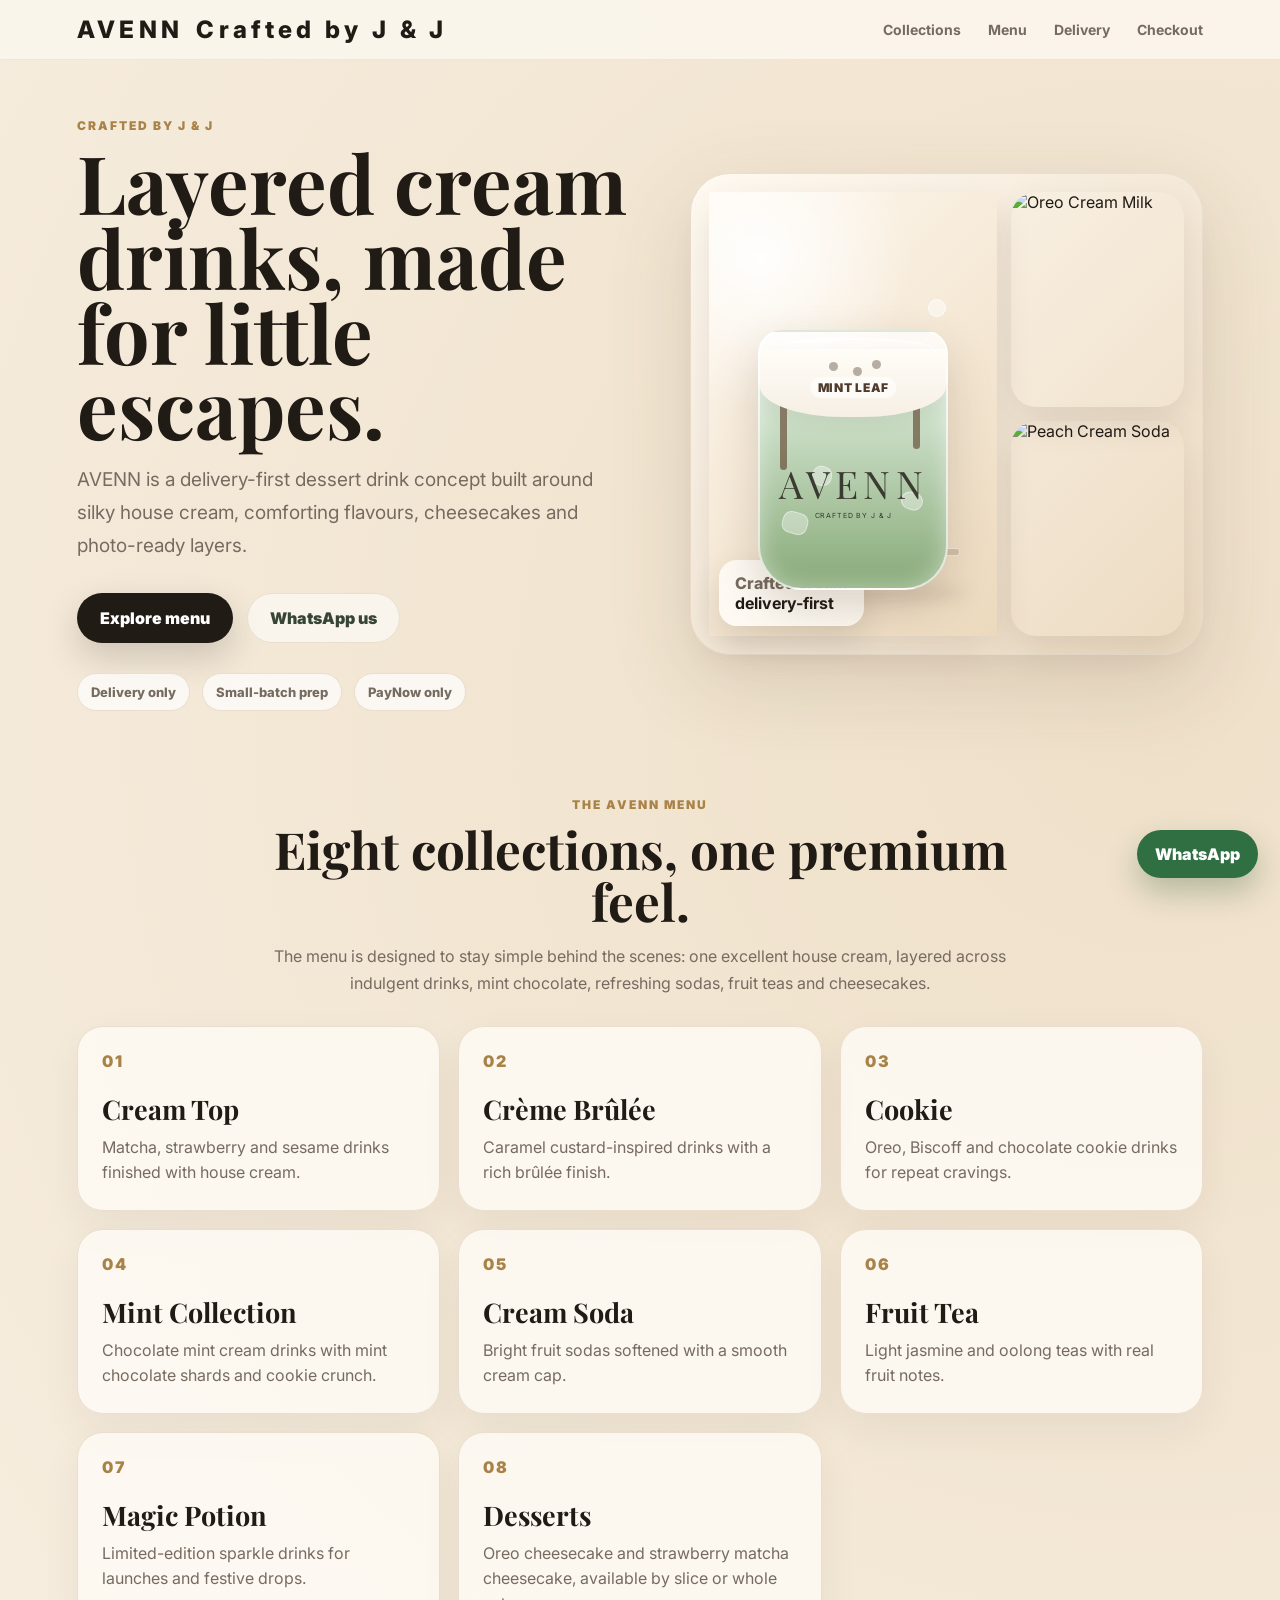
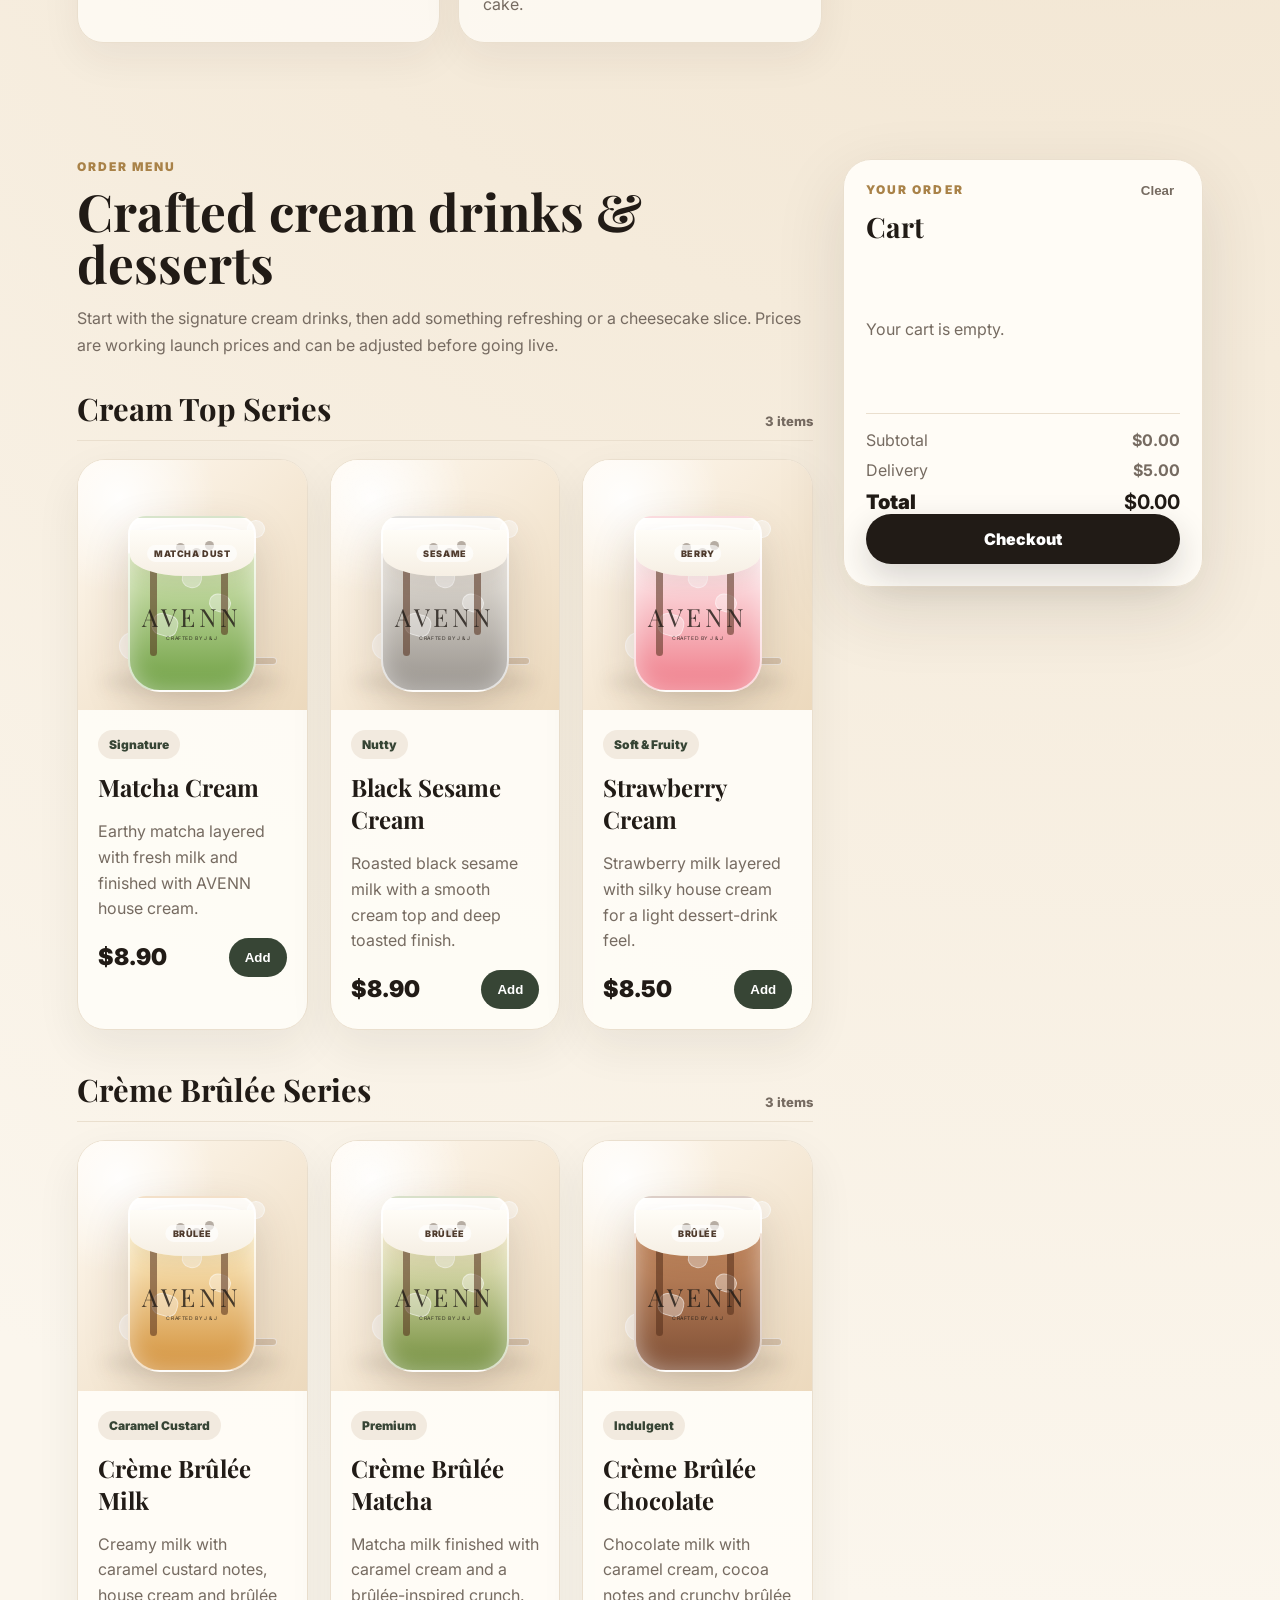
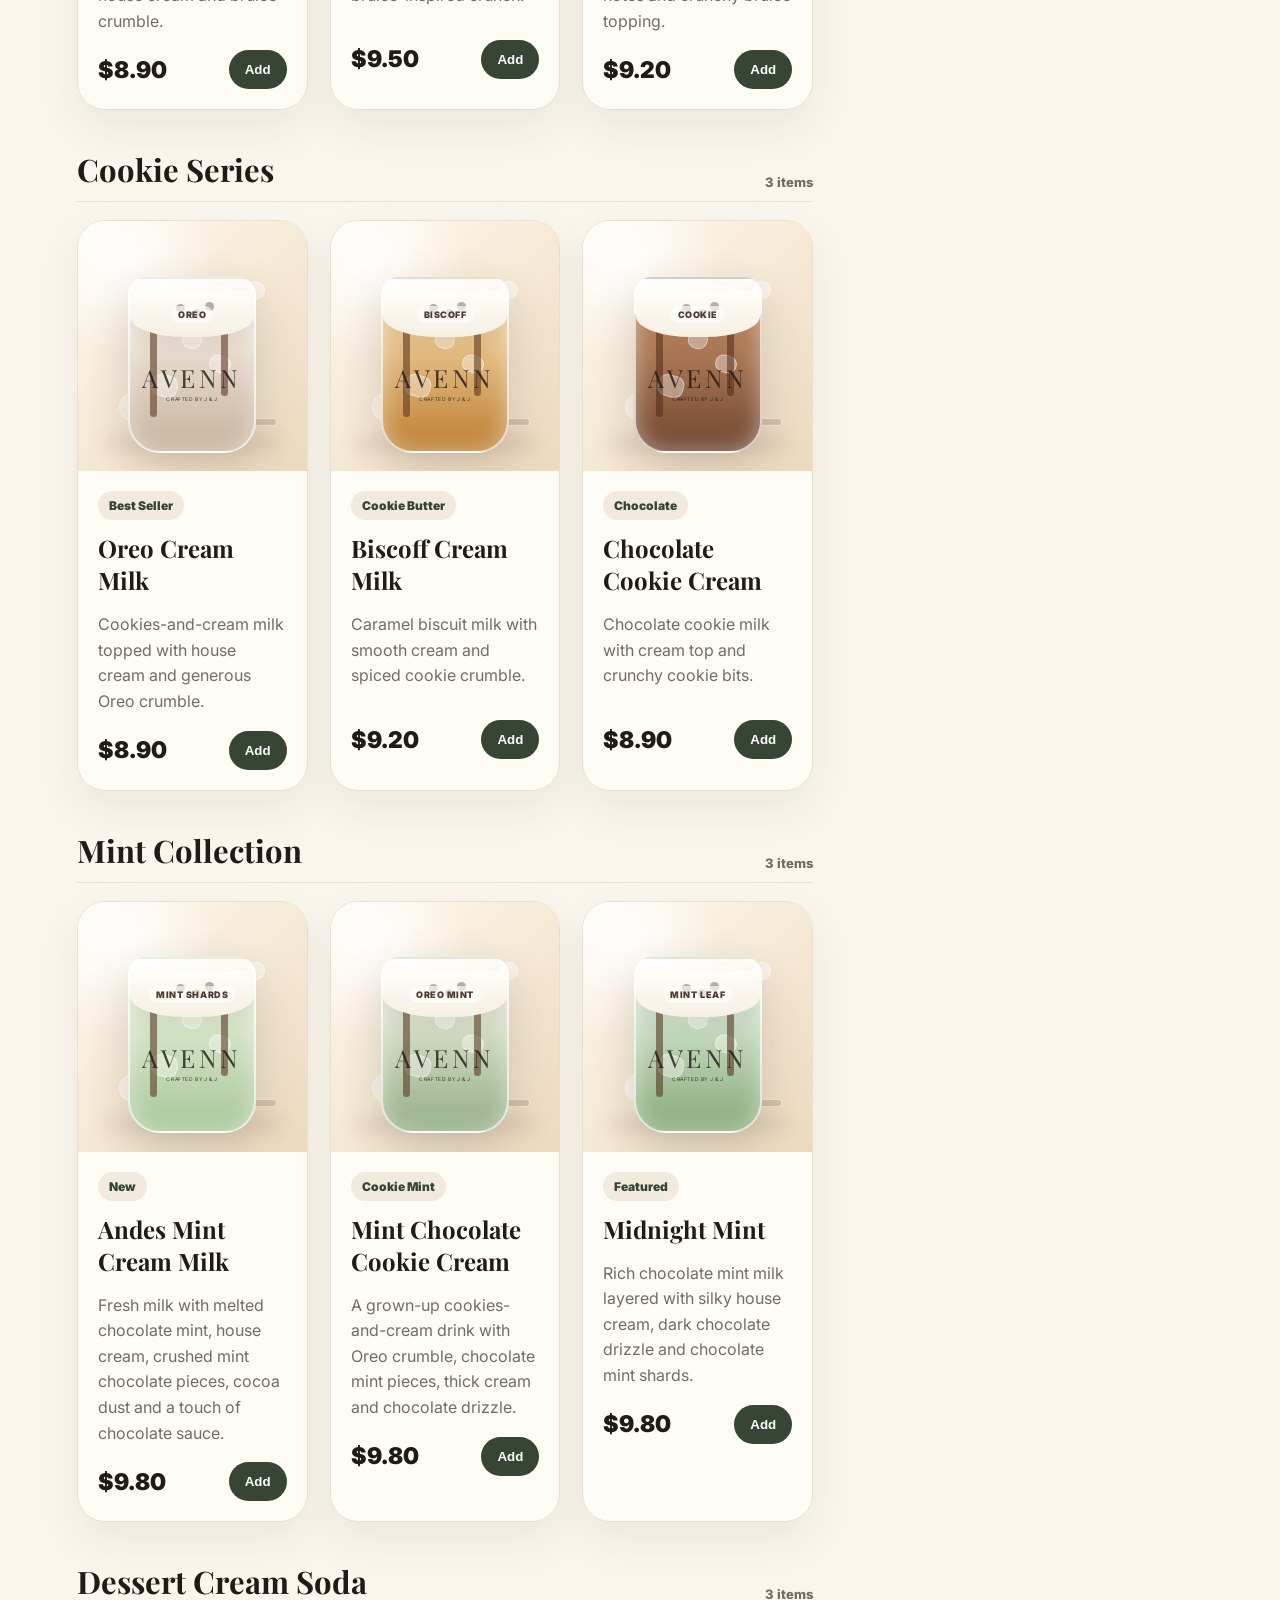
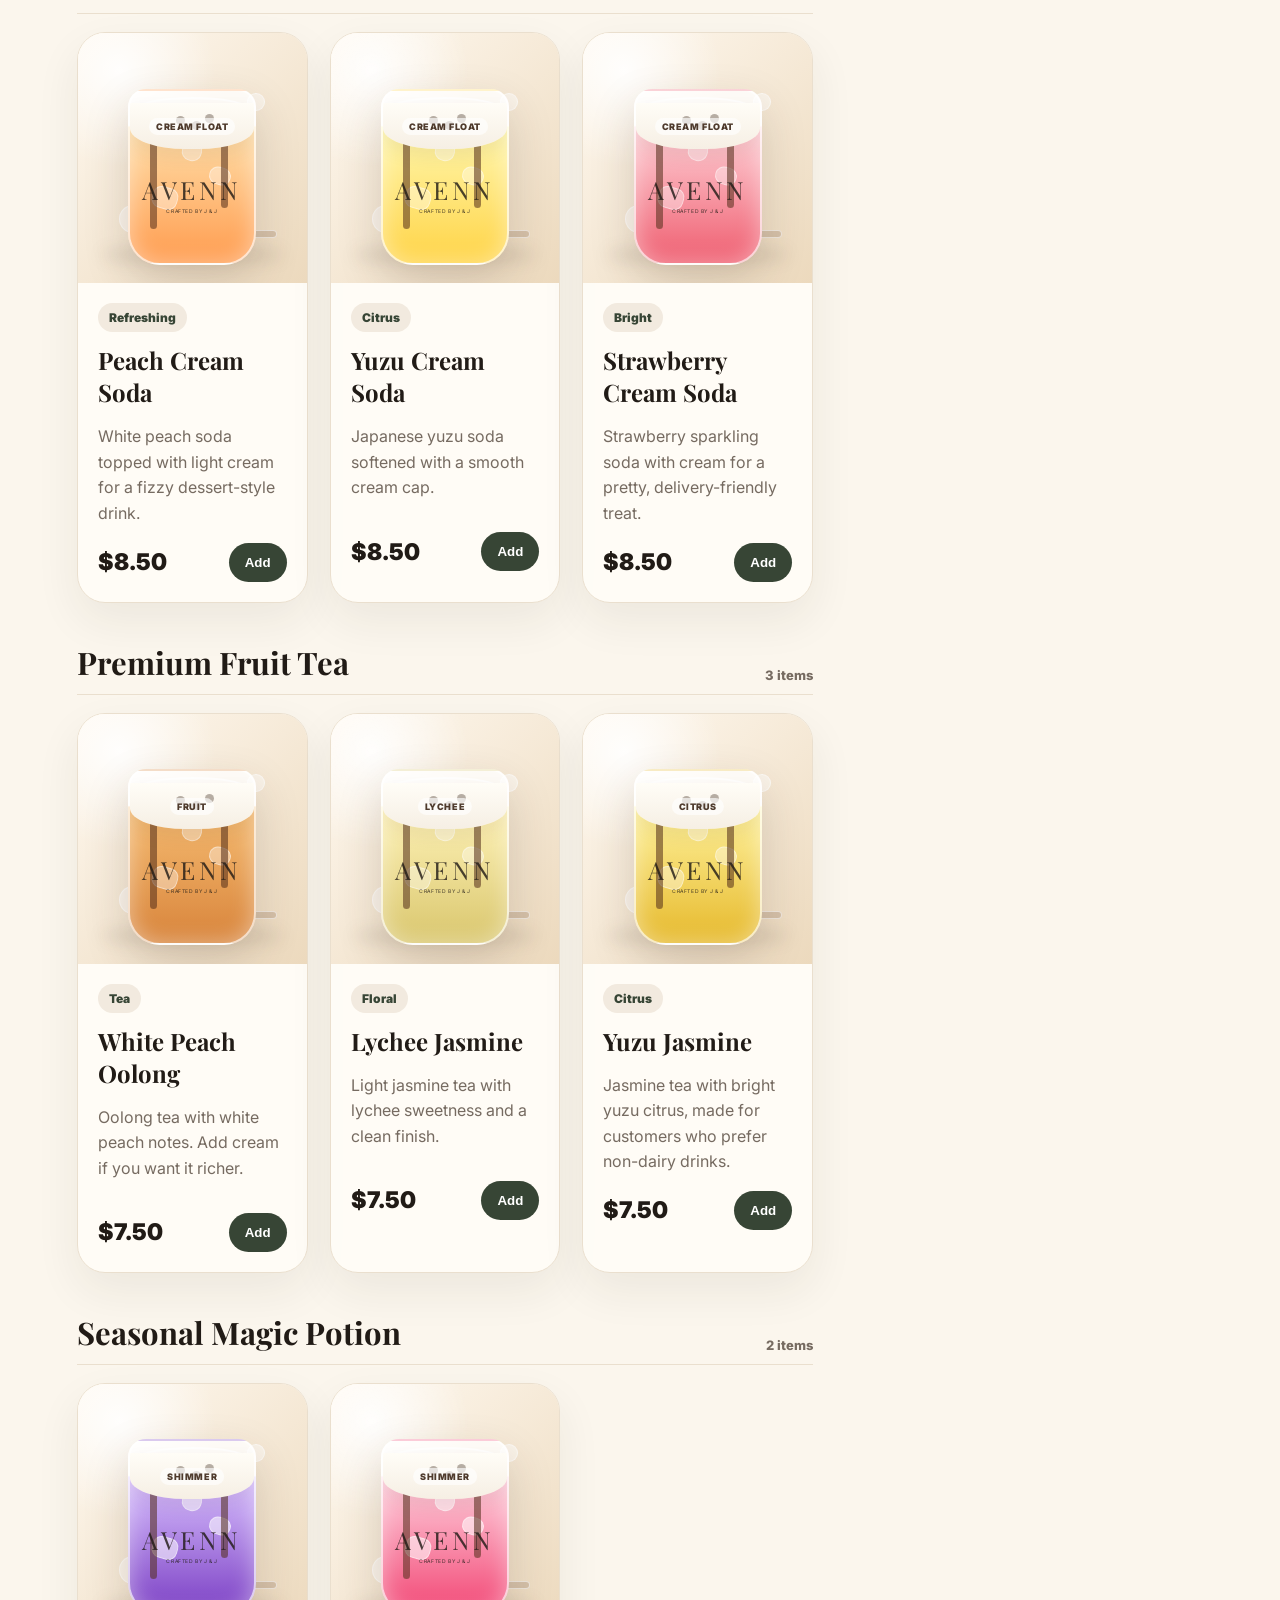
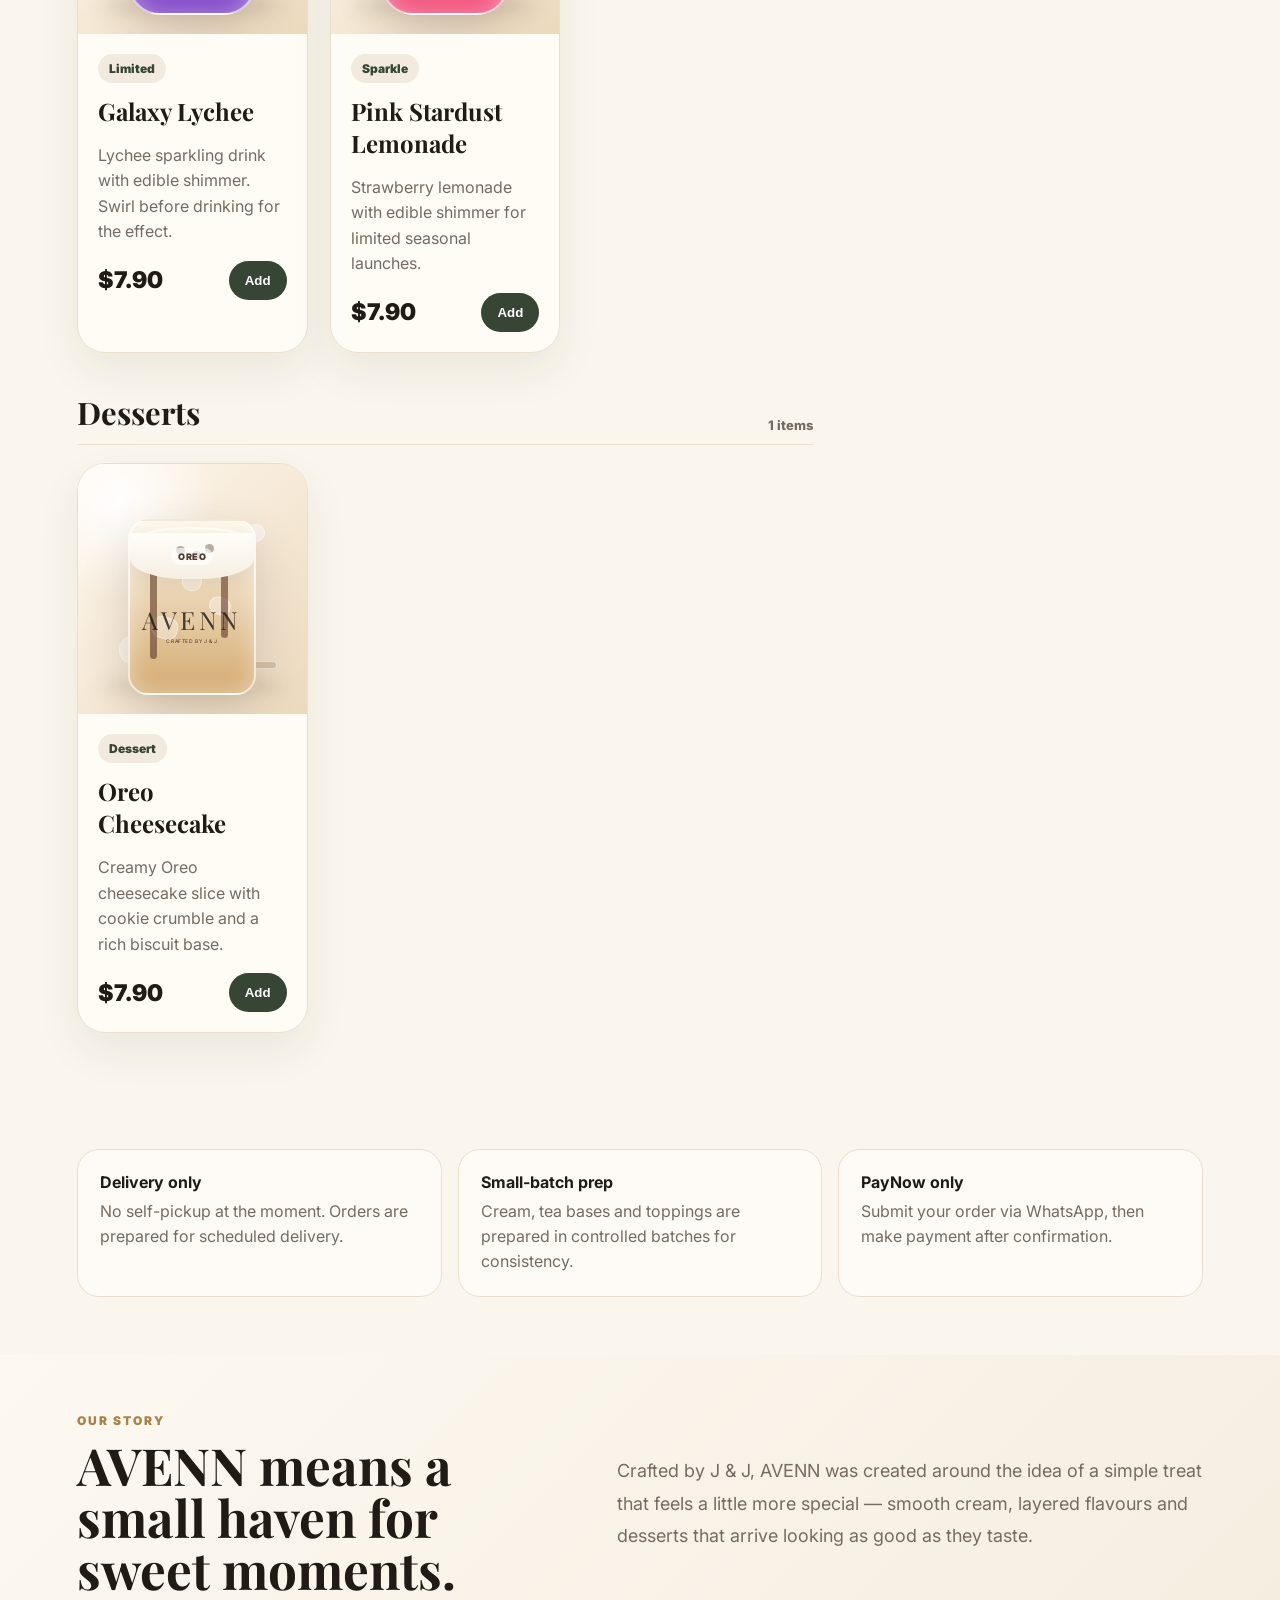
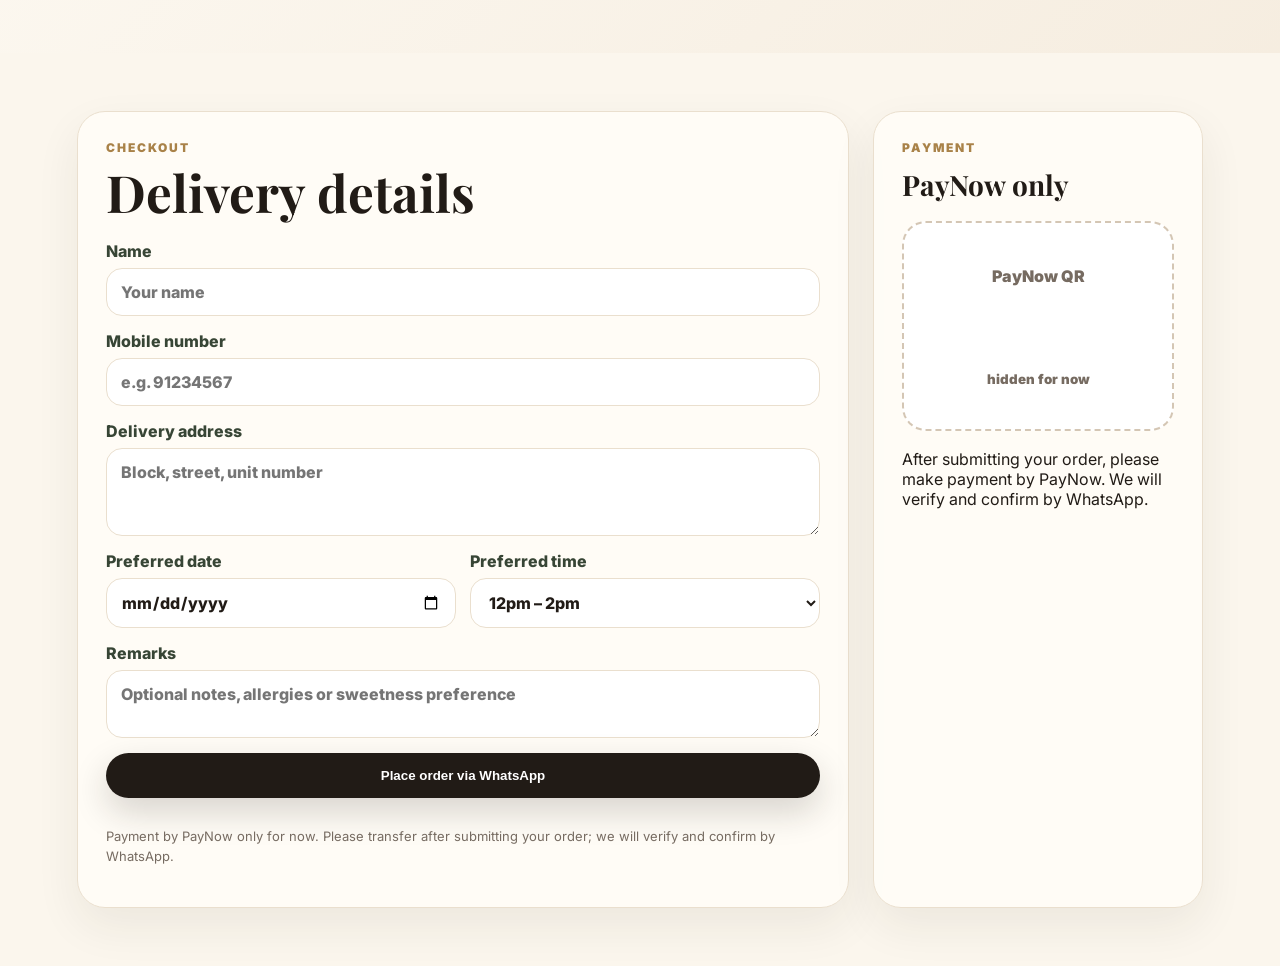
==== commit 1608de6f: "Polish AVENN logo and dessert menu copy" ====
--- a/index.html
+++ b/index.html
@@ -4,15 +4,15 @@
   <meta charset="utf-8" />
   <meta name="viewport" content="width=device-width, initial-scale=1" />
   <title>AVENN | Crafted Cream Drinks & Desserts</title>
-  <meta name="description" content="AVENN is a delivery-first dessert drink brand in Singapore, crafted by J & J. Explore cream drinks, brûlée drinks, cookie drinks, cream sodas, fruit teas and seasonal specials." />
+  <meta name="description" content="AVENN is a delivery-first dessert drink and cheesecake brand in Singapore, crafted by J & J. Explore cream drinks, brûlée drinks, cookie drinks, mint chocolate drinks, cream sodas, fruit teas, magic potions and desserts." />
   <link rel="preconnect" href="https://fonts.googleapis.com">
   <link rel="preconnect" href="https://fonts.gstatic.com" crossorigin>
-  <link href="https://fonts.googleapis.com/css2?family=Inter:wght@400;500;600;700;800&family=Playfair+Display:wght@600;700&display=swap" rel="stylesheet">
+  <link href="https://fonts.googleapis.com/css2?family=Inter:wght@400;500;600;700;800&family=Playfair+Display:wght@600;700&family=Cormorant+Garamond:wght@500;600;700&display=swap" rel="stylesheet">
   <link rel="stylesheet" href="styles.css" />
 </head>
 <body>
   <header class="topbar">
-    <a class="brand" href="#home"><span class="brand-mark">A</span><span>AVENN</span></a>
+    <a class="brand" href="#home"><span class="brand-main">AVENN</span><span class="brand-sub">Crafted by J & J</span></a>
     <nav>
       <a href="#collections">Collections</a>
       <a href="#menu">Menu</a>
@@ -27,7 +27,7 @@
       <div class="hero-copy">
         <p class="eyebrow">Crafted by J & J</p>
         <h1>Layered cream drinks, made for little escapes.</h1>
-        <p class="hero-text">AVENN is a delivery-first dessert drink concept built around silky house cream, comforting flavours and photo-ready layers.</p>
+        <p class="hero-text">AVENN is a delivery-first dessert drink concept built around silky house cream, comforting flavours, cheesecakes and photo-ready layers.</p>
         <div class="hero-actions">
           <a class="btn primary" href="#menu">Explore menu</a>
           <a class="btn ghost" href="https://wa.me/6588928698" target="_blank" rel="noreferrer">WhatsApp us</a>
@@ -39,10 +39,10 @@
         </div>
       </div>
       <div class="hero-card hero-gallery">
-        <img id="heroImage" class="hero-main" alt="AVENN crafted cream drink" />
+        <img id="heroImage" class="hero-main" src="./images/strawberry-matcha-cheesecake.png" alt="AVENN Strawberry Matcha Cheesecake" />
         <div class="hero-side">
-          <img src="./13_strawberry_matcha_latte.jpg" alt="Layered cream drink" />
-          <img src="./09_strawberry_jasmine_tea.jpg" alt="Refreshing fruit tea" />
+          <img src="./images/oreo-cream-milk.png" alt="Oreo Cream Milk" />
+          <img src="./images/peach-cream-soda.png" alt="Peach Cream Soda" />
         </div>
         <div class="hero-badge">Crafted cream<br><strong>delivery-first</strong></div>
       </div>
@@ -51,16 +51,18 @@
     <section id="collections" class="section-pad collections-wrap">
       <div class="section-head centered">
         <p class="eyebrow">The AVENN menu</p>
-        <h2>Six collections, one signature cream.</h2>
-        <p>The menu is designed to stay simple behind the scenes: one excellent house cream, layered across indulgent drinks, refreshing sodas and fruit teas.</p>
+        <h2>Eight collections, one premium feel.</h2>
+        <p>The menu is designed to stay simple behind the scenes: one excellent house cream, layered across indulgent drinks, mint chocolate, refreshing sodas, fruit teas and cheesecakes.</p>
       </div>
       <div class="collection-grid">
-        <article><span>01</span><strong>Cream Top</strong><p>Matcha, sesame and strawberry drinks finished with house cream.</p></article>
+        <article><span>01</span><strong>Cream Top</strong><p>Matcha, strawberry and sesame drinks finished with house cream.</p></article>
         <article><span>02</span><strong>Crème Brûlée</strong><p>Caramel custard-inspired drinks with a rich brûlée finish.</p></article>
-        <article><span>03</span><strong>Cookie</strong><p>Oreo and Biscoff-style dessert drinks for repeat cravings.</p></article>
-        <article><span>04</span><strong>Cream Soda</strong><p>Bright fruit sodas softened with a smooth cream cap.</p></article>
-        <article><span>05</span><strong>Fruit Tea</strong><p>Light jasmine and oolong teas, with optional cream.</p></article>
-        <article><span>06</span><strong>Seasonal</strong><p>Limited-edition sparkle drinks for launches and festive drops.</p></article>
+        <article><span>03</span><strong>Cookie</strong><p>Oreo, Biscoff and chocolate cookie drinks for repeat cravings.</p></article>
+        <article><span>04</span><strong>Mint Collection</strong><p>Chocolate mint cream drinks with mint chocolate shards and cookie crunch.</p></article>
+        <article><span>05</span><strong>Cream Soda</strong><p>Bright fruit sodas softened with a smooth cream cap.</p></article>
+        <article><span>06</span><strong>Fruit Tea</strong><p>Light jasmine and oolong teas with real fruit notes.</p></article>
+        <article><span>07</span><strong>Magic Potion</strong><p>Limited-edition sparkle drinks for launches and festive drops.</p></article>
+        <article><span>08</span><strong>Desserts</strong><p>Oreo cheesecake and strawberry matcha cheesecake, available by slice or whole cake.</p></article>
       </div>
     </section>
 
@@ -69,7 +71,7 @@
         <div class="section-head">
           <p class="eyebrow">Order menu</p>
           <h2>Crafted cream drinks & desserts</h2>
-          <p>Start with the signature cream drinks, then add something refreshing for balance. Prices are working launch prices and can be adjusted before going live.</p>
+          <p>Start with the signature cream drinks, then add something refreshing or a cheesecake slice. Prices are working launch prices and can be adjusted before going live.</p>
         </div>
         <div class="product-grid" id="productGrid"></div>
       </div>
@@ -100,7 +102,7 @@
         <p class="eyebrow">Our story</p>
         <h2>AVENN means a small haven for sweet moments.</h2>
       </div>
-      <p>Crafted by J & J, AVENN was created around the idea of a simple treat that feels a little more special — smooth cream, layered flavours and drinks that arrive looking as good as they taste.</p>
+      <p>Crafted by J & J, AVENN was created around the idea of a simple treat that feels a little more special — smooth cream, layered flavours and desserts that arrive looking as good as they taste.</p>
     </section>
 
     <section id="checkout" class="section-pad checkout-wrap">
--- a/styles.css
+++ b/styles.css
@@ -1,13 +1,34 @@
 :root{
-  --cream:#fbf4e8; --card:#fffaf2; --sage:#61745d; --sage-dark:#40513e; --gold:#b88a4d; --ink:#2d231b; --muted:#7f7064; --line:#eadfce; --shadow:0 24px 70px rgba(64,52,35,.13); --radius:28px;
+  --cream:#fbf6ed;
+  --card:#fffdf8;
+  --sand:#efe2d0;
+  --taupe:#cdb89d;
+  --sage:#64715f;
+  --sage-dark:#374535;
+  --gold:#a98248;
+  --ink:#211b16;
+  --muted:#766b61;
+  --line:#eadfce;
+  --shadow:0 24px 70px rgba(47,39,31,.12);
+  --radius:28px;
 }
-*{box-sizing:border-box} html{scroll-behavior:smooth} body{margin:0;background:radial-gradient(circle at 88% 12%,#f5e5d0 0,#fbf4e8 34%,#fbf4e8 100%);color:var(--ink);font-family:Inter,system-ui,sans-serif} body.modal-open{overflow:hidden} img{display:block;max-width:100%} a{color:inherit;text-decoration:none}.section-pad{padding:54px min(6vw,80px)}
-.topbar{position:sticky;top:0;z-index:20;display:flex;align-items:center;justify-content:space-between;padding:16px min(6vw,80px);background:rgba(251,244,232,.86);backdrop-filter:blur(14px);border-bottom:1px solid rgba(234,223,206,.75)}
-.brand{display:flex;gap:12px;align-items:center;font-family:'Playfair Display',serif;font-size:24px;font-weight:700}.brand-mark{display:grid;place-items:center;width:44px;height:44px;border-radius:50%;background:var(--sage);color:#fff;font-family:Inter;font-size:13px;letter-spacing:.08em}.topbar nav{display:flex;gap:28px;color:var(--muted);font-weight:600}.cart-pill{display:none;border:0;background:var(--sage);color:white;padding:12px 16px;border-radius:999px;font-weight:700}.cart-pill span{background:white;color:var(--sage);padding:2px 7px;border-radius:999px;margin-left:6px}
-.hero{display:grid;grid-template-columns:minmax(0,1fr) minmax(430px,.9fr);gap:54px;align-items:center;min-height:670px}.eyebrow{margin:0 0 10px;text-transform:uppercase;letter-spacing:.16em;font-size:12px;font-weight:800;color:var(--gold)}h1,h2,h3{font-family:'Playfair Display',serif;margin:0;color:var(--ink)}h1{font-size:clamp(46px,6.2vw,86px);line-height:.94;max-width:760px}h2{font-size:clamp(34px,4vw,54px)}h3{font-size:28px}.hero-text{max-width:650px;font-size:19px;line-height:1.75;color:var(--muted)}.hero-actions{display:flex;gap:14px;margin:30px 0}.btn{display:inline-flex;justify-content:center;align-items:center;padding:14px 22px;border-radius:999px;font-weight:800;border:1px solid transparent;cursor:pointer}.primary{background:var(--sage);color:white;box-shadow:0 12px 30px rgba(64,81,62,.23)}.ghost{background:rgba(255,255,255,.55);border-color:var(--line);color:var(--sage-dark)}.full{width:100%}.notes{display:flex;gap:12px;flex-wrap:wrap}.notes span{background:rgba(255,255,255,.72);border:1px solid var(--line);border-radius:999px;padding:10px 13px;color:var(--muted);font-weight:700;font-size:13px}
-.hero-card{background:linear-gradient(135deg,#fff7ed,#f3dfc2);border:1px solid rgba(234,223,206,.9);padding:18px;border-radius:38px;box-shadow:0 26px 80px rgba(80,57,36,.15)}.hero-gallery{position:relative;display:grid;grid-template-columns:1.2fr .72fr;gap:14px;min-height:470px}.hero-card img{width:100%;height:100%;object-fit:cover;border-radius:24px;box-shadow:0 14px 35px rgba(80,57,36,.13)}.hero-main{min-height:430px}.hero-side{display:grid;gap:14px}.hero-side img{min-height:208px}.hero-badge{position:absolute;left:28px;bottom:28px;padding:13px 16px;border-radius:18px;background:rgba(255,250,242,.86);backdrop-filter:blur(10px);box-shadow:0 12px 30px rgba(64,52,35,.14);color:var(--muted);font-weight:700}.hero-badge strong{color:var(--ink)}
-.menu-layout{display:grid;grid-template-columns:minmax(0,1fr) 360px;gap:30px;align-items:start}.section-head{max-width:760px;margin-bottom:26px}.section-head p:not(.eyebrow){color:var(--muted);line-height:1.7}.product-grid{display:grid;gap:34px}.menu-category{display:grid;gap:18px}.menu-category>h3{font-size:30px;padding-bottom:10px;border-bottom:1px solid var(--line)}.category-grid{display:grid;grid-template-columns:repeat(3,minmax(0,1fr));gap:22px}.product-card{background:rgba(255,250,242,.88);border:1px solid var(--line);border-radius:var(--radius);overflow:hidden;box-shadow:0 18px 45px rgba(64,52,35,.08);transition:.22s ease;cursor:pointer}.product-card:hover{transform:translateY(-4px);box-shadow:var(--shadow)}.product-photo{height:245px;overflow:hidden;background:#f2e5d2}.product-card img{width:100%;height:100%;object-fit:cover;transition:transform .35s ease}.product-card:hover img{transform:scale(1.08)}.product-body{padding:20px}.tag{display:inline-flex;margin-bottom:12px;padding:7px 11px;border-radius:999px;background:#f1eadf;color:var(--sage-dark);font-weight:800;font-size:12px}.product-body h3{font-size:24px}.product-body p{color:var(--muted);line-height:1.6;min-height:76px}.price-row{display:flex;align-items:center;justify-content:space-between;gap:10px}.price{font-weight:900;font-size:23px}.add-btn{border:0;background:var(--sage);color:#fff;padding:12px 15px;border-radius:999px;font-weight:900;cursor:pointer}.cart{position:sticky;top:92px;background:rgba(255,250,242,.92);border:1px solid var(--line);border-radius:var(--radius);padding:22px;box-shadow:var(--shadow)}.cart-head{display:flex;align-items:flex-start;justify-content:space-between;gap:10px}.clear{border:0;background:transparent;color:var(--muted);font-weight:800;cursor:pointer}.cart-items{min-height:132px;margin:18px 0;display:grid;gap:13px}.empty{color:var(--muted);align-content:center}.cart-line{display:grid;grid-template-columns:1fr auto;gap:8px;align-items:center;border-bottom:1px dashed var(--line);padding-bottom:10px}.cart-line small{color:var(--muted)}.qty{display:flex;align-items:center;gap:7px}.qty button{width:28px;height:28px;border:1px solid var(--line);background:white;border-radius:50%;font-weight:900}.totals{border-top:1px solid var(--line);padding-top:16px;margin-top:12px;display:grid;gap:10px}.totals div{display:flex;justify-content:space-between;color:var(--muted)}.totals .grand{color:var(--ink);font-size:20px;font-weight:900}.info-strip{display:grid;grid-template-columns:repeat(3,1fr);gap:16px}.info-strip article{background:rgba(255,250,242,.8);border:1px solid var(--line);border-radius:22px;padding:22px}.info-strip strong{display:block;margin-bottom:7px}.info-strip span{color:var(--muted);line-height:1.55}.checkout-wrap{display:grid;grid-template-columns:minmax(0,1fr) 330px;gap:24px}.checkout-card,.payment-card{background:rgba(255,250,242,.88);border:1px solid var(--line);border-radius:var(--radius);padding:28px;box-shadow:0 18px 45px rgba(64,52,35,.08)}.checkout-form{display:grid;gap:15px;margin-top:22px}.checkout-form label{font-weight:800;color:var(--sage-dark);display:grid;gap:7px}.checkout-form input,.checkout-form textarea,.checkout-form select{font:inherit;border:1px solid var(--line);border-radius:16px;padding:13px 14px;background:white;color:var(--ink);width:100%}.two-col{display:grid;grid-template-columns:1fr 1fr;gap:14px}.fineprint{font-size:13px;color:var(--muted);line-height:1.55}.qr-box{display:grid;place-items:center;height:210px;margin:18px 0;border:2px dashed #d4c6b4;border-radius:24px;color:var(--muted);font-weight:900;text-align:center;background:#fff}.whatsapp{position:fixed;right:22px;bottom:22px;z-index:30;background:#2f6f42;color:#fff;border-radius:999px;padding:14px 18px;font-weight:900;box-shadow:0 14px 30px rgba(31,82,43,.28)}.mobile-cart{display:none}
-.product-modal{position:fixed;inset:0;z-index:80;display:none;align-items:center;justify-content:center;padding:22px}.product-modal.open{display:flex}.product-modal-bg{position:absolute;inset:0;background:rgba(40,31,24,.46);backdrop-filter:blur(8px)}.product-modal-card{position:relative;z-index:1;width:min(960px,96vw);max-height:90vh;overflow:auto;background:var(--card);border:1px solid var(--line);border-radius:34px;padding:18px;display:grid;grid-template-columns:1.08fr .92fr;gap:22px;box-shadow:0 34px 100px rgba(34,24,17,.28)}.modal-close{position:absolute;top:16px;right:16px;z-index:2;border:0;background:rgba(255,250,242,.9);width:42px;height:42px;border-radius:999px;font-size:28px;line-height:1;cursor:pointer;color:var(--ink);box-shadow:0 10px 25px rgba(64,52,35,.12)}.modal-image-wrap{background:#f2e5d2;border-radius:26px;display:grid;place-items:center;min-height:520px;overflow:hidden}.modal-image-wrap img{width:100%;height:100%;object-fit:contain}.modal-copy{padding:24px 12px 18px;display:flex;flex-direction:column;justify-content:center}.modal-copy h2{font-size:44px;line-height:1;margin-bottom:12px}.modal-price{font-size:26px;margin-bottom:16px}.modal-copy p{color:var(--muted);line-height:1.7}.modal-qty-row{display:flex;align-items:center;justify-content:space-between;margin:22px 0}.modal-qty{display:flex;align-items:center;gap:14px}.modal-qty button{width:38px;height:38px;border:1px solid var(--line);background:white;border-radius:999px;font-weight:900;font-size:18px;cursor:pointer}.modal-qty strong{min-width:20px;text-align:center}
-@media(max-width:1180px){.category-grid{grid-template-columns:repeat(2,minmax(0,1fr))}.hero{grid-template-columns:1fr}.hero-card{max-width:780px}}
-@media(max-width:980px){.topbar nav{display:none}.cart-pill{display:inline-flex}.section-pad{padding:38px 20px}.hero{gap:26px;min-height:unset}.hero-gallery{grid-template-columns:1fr;min-height:unset}.hero-side{grid-template-columns:1fr 1fr}.hero-main{min-height:330px}.hero-side img{min-height:150px}.hero-card{order:-1;border-radius:28px;padding:12px}.hero-card img{border-radius:20px}h1{font-size:43px}.hero-text{font-size:16px}.hero-actions{flex-direction:column}.notes span{font-size:12px}.menu-layout{display:block}.desktop-cart{display:none}.category-grid{grid-template-columns:1fr;gap:18px}.product-photo{height:235px}.info-strip{grid-template-columns:1fr}.checkout-wrap{grid-template-columns:1fr}.two-col{grid-template-columns:1fr}.mobile-cart{position:fixed;inset:0;z-index:50;background:rgba(35,28,22,.38);display:none;align-items:flex-end}.mobile-cart.open{display:flex}.mobile-cart-panel{width:100%;max-height:82vh;overflow:auto;background:var(--card);border-radius:28px 28px 0 0;padding:24px;box-shadow:0 -20px 60px rgba(0,0,0,.18)}.whatsapp{bottom:82px;right:16px}.brand{font-size:19px}.brand-mark{width:38px;height:38px}.topbar{padding:12px 16px}.product-modal{align-items:flex-end;padding:0}.product-modal-card{width:100%;max-height:88vh;border-radius:30px 30px 0 0;grid-template-columns:1fr;padding:14px}.modal-image-wrap{min-height:340px;max-height:48vh}.modal-copy{padding:14px 8px 10px}.modal-copy h2{font-size:34px}.modal-close{top:12px;right:12px}}
-@media(max-width:420px){.hero-side{display:none}.hero-main{min-height:300px}.hero-badge{left:22px;bottom:22px}.product-photo{height:210px}.product-body p{min-height:0}.price-row{align-items:stretch;flex-direction:column}.add-btn{width:100%}.section-pad{padding-left:16px;padding-right:16px}.modal-image-wrap{min-height:285px}.modal-copy h2{font-size:30px}}+*{box-sizing:border-box}
+html{scroll-behavior:smooth}
+body{margin:0;background:radial-gradient(circle at 90% 8%,#efe0c9 0,#fbf6ed 30%,#fbf6ed 100%);color:var(--ink);font-family:Inter,system-ui,sans-serif}
+body.modal-open{overflow:hidden}
+img{display:block;max-width:100%}
+a{color:inherit;text-decoration:none}
+.section-pad{padding:58px min(6vw,82px)}
+.topbar{position:sticky;top:0;z-index:20;display:flex;align-items:center;justify-content:space-between;padding:15px min(6vw,82px);background:rgba(251,246,237,.88);backdrop-filter:blur(16px);border-bottom:1px solid rgba(234,223,206,.72)}
+.brand{display:flex;gap:13px;align-items:center;font-size:24px;font-weight:800;letter-spacing:.18em}.brand-mark{display:grid;place-items:center;width:42px;height:42px;border-radius:50%;background:var(--ink);color:#fff;font-size:15px;letter-spacing:0}.topbar nav{display:flex;gap:27px;color:var(--muted);font-weight:700;font-size:14px}.topbar nav a:hover{color:var(--ink)}
+.cart-pill{display:none;border:0;background:var(--ink);color:white;padding:12px 16px;border-radius:999px;font-weight:800}.cart-pill span{background:white;color:var(--ink);padding:2px 7px;border-radius:999px;margin-left:6px}
+.hero{display:grid;grid-template-columns:minmax(0,1fr) minmax(430px,.92fr);gap:56px;align-items:center;min-height:700px}.eyebrow{margin:0 0 11px;text-transform:uppercase;letter-spacing:.17em;font-size:12px;font-weight:900;color:var(--gold)}h1,h2,h3{font-family:'Playfair Display',serif;margin:0;color:var(--ink)}h1{font-size:clamp(48px,6.3vw,92px);line-height:.93;max-width:820px}h2{font-size:clamp(34px,4vw,56px);line-height:1.02}h3{font-size:28px}.hero-text{max-width:650px;font-size:19px;line-height:1.75;color:var(--muted)}.hero-actions{display:flex;gap:14px;margin:30px 0}.btn{display:inline-flex;justify-content:center;align-items:center;padding:14px 22px;border-radius:999px;font-weight:900;border:1px solid transparent;cursor:pointer;transition:.2s ease}.btn:hover{transform:translateY(-1px)}.primary{background:var(--ink);color:white;box-shadow:0 14px 34px rgba(33,27,22,.18)}.ghost{background:rgba(255,255,255,.56);border-color:var(--line);color:var(--sage-dark)}.full{width:100%}.notes{display:flex;gap:12px;flex-wrap:wrap}.notes span{background:rgba(255,255,255,.72);border:1px solid var(--line);border-radius:999px;padding:10px 13px;color:var(--muted);font-weight:800;font-size:13px}
+.hero-card{background:linear-gradient(135deg,#fffaf2,#ecdbc2);border:1px solid rgba(234,223,206,.94);padding:18px;border-radius:40px;box-shadow:0 28px 86px rgba(80,57,36,.14)}.hero-gallery{position:relative;display:grid;grid-template-columns:1.2fr .72fr;gap:14px;min-height:482px}.hero-card img{width:100%;height:100%;object-fit:cover;border-radius:25px;box-shadow:0 14px 35px rgba(80,57,36,.13)}.hero-main{min-height:442px}.hero-side{display:grid;gap:14px}.hero-side img{min-height:214px}.hero-badge{position:absolute;left:28px;bottom:28px;padding:13px 16px;border-radius:18px;background:rgba(255,253,248,.88);backdrop-filter:blur(10px);box-shadow:0 12px 30px rgba(64,52,35,.14);color:var(--muted);font-weight:800}.hero-badge strong{color:var(--ink)}
+.centered{text-align:center;margin-left:auto;margin-right:auto}.collections-wrap{padding-top:28px}.collection-grid{display:grid;grid-template-columns:repeat(3,minmax(0,1fr));gap:18px;margin-top:28px}.collection-grid article{background:rgba(255,253,248,.78);border:1px solid var(--line);border-radius:26px;padding:24px;box-shadow:0 16px 40px rgba(47,39,31,.06)}.collection-grid span{display:inline-flex;margin-bottom:20px;color:var(--gold);font-weight:900;letter-spacing:.12em}.collection-grid strong{display:block;font-family:'Playfair Display',serif;font-size:27px;margin-bottom:8px}.collection-grid p{margin:0;color:var(--muted);line-height:1.6}
+.menu-layout{display:grid;grid-template-columns:minmax(0,1fr) 360px;gap:30px;align-items:start}.section-head{max-width:800px;margin-bottom:28px}.section-head p:not(.eyebrow){color:var(--muted);line-height:1.7}.product-grid{display:grid;gap:38px}.menu-category{display:grid;gap:18px}.category-title{display:flex;align-items:end;justify-content:space-between;gap:16px;padding-bottom:11px;border-bottom:1px solid var(--line)}.category-title h3{font-size:31px}.category-title span{color:var(--muted);font-weight:800;font-size:13px}.category-grid{display:grid;grid-template-columns:repeat(3,minmax(0,1fr));gap:22px}.product-card{background:rgba(255,253,248,.9);border:1px solid var(--line);border-radius:var(--radius);overflow:hidden;box-shadow:0 18px 45px rgba(47,39,31,.07);transition:.22s ease;cursor:pointer}.product-card:hover{transform:translateY(-4px);box-shadow:var(--shadow)}.product-photo{height:250px;overflow:hidden;background:linear-gradient(135deg,#fff8ef,#ead8bf);position:relative}.product-body{padding:20px}.tag{display:inline-flex;margin-bottom:12px;padding:7px 11px;border-radius:999px;background:#f2eadf;color:var(--sage-dark);font-weight:900;font-size:12px}.product-body h3{font-size:24px}.product-body p{color:var(--muted);line-height:1.6;min-height:92px}.price-row{display:flex;align-items:center;justify-content:space-between;gap:10px}.price{font-weight:900;font-size:23px}.add-btn{border:0;background:var(--sage-dark);color:#fff;padding:12px 16px;border-radius:999px;font-weight:900;cursor:pointer}.cart{position:sticky;top:92px;background:rgba(255,253,248,.94);border:1px solid var(--line);border-radius:var(--radius);padding:22px;box-shadow:var(--shadow)}.cart-head{display:flex;align-items:flex-start;justify-content:space-between;gap:10px}.clear{border:0;background:transparent;color:var(--muted);font-weight:900;cursor:pointer}.cart-items{min-height:132px;margin:18px 0;display:grid;gap:13px}.empty{color:var(--muted);align-content:center}.cart-line{display:grid;grid-template-columns:1fr auto;gap:8px;align-items:center;border-bottom:1px dashed var(--line);padding-bottom:10px}.cart-line small{color:var(--muted)}.qty{display:flex;align-items:center;gap:7px}.qty button{width:28px;height:28px;border:1px solid var(--line);background:white;border-radius:50%;font-weight:900}.totals{border-top:1px solid var(--line);padding-top:16px;margin-top:12px;display:grid;gap:10px}.totals div{display:flex;justify-content:space-between;color:var(--muted)}.totals .grand{color:var(--ink);font-size:20px;font-weight:900}
+.drink-scene{position:relative;height:100%;display:grid;place-items:center;overflow:hidden;background:radial-gradient(circle at 18% 15%,rgba(255,255,255,.9),transparent 34%),linear-gradient(135deg,#fff9f0,#ecd9bd)}.drink-scene:after{content:"";position:absolute;inset:auto 10% 8% 10%;height:16px;border-radius:50%;background:rgba(58,40,27,.12);filter:blur(8px)}.drink-props span{position:absolute;border-radius:50%;background:rgba(255,255,255,.48);border:1px solid rgba(255,255,255,.6)}.drink-props span:nth-child(1){width:28px;height:28px;left:18%;bottom:20%}.drink-props span:nth-child(2){width:18px;height:18px;right:18%;top:24%}.drink-props span:nth-child(3){width:48px;height:8px;right:13%;bottom:18%;border-radius:999px;background:rgba(93,64,43,.18)}.cup{position:relative;width:128px;height:176px;border-radius:18px 18px 32px 32px;background:linear-gradient(to bottom,rgba(255,255,255,.7) 0 20%,var(--drink1) 21%,var(--drink2) 100%);border:2px solid rgba(255,255,255,.72);box-shadow:inset 0 0 22px rgba(255,255,255,.45),0 18px 45px rgba(64,45,30,.18);overflow:hidden;z-index:2}.large .cup{width:190px;height:260px;border-radius:24px 24px 44px 44px}.cup:before{content:"";position:absolute;left:6%;right:6%;top:6px;height:18px;border-radius:50%;border:2px solid rgba(255,255,255,.7);background:rgba(255,255,255,.25)}.cream-cap{position:absolute;left:0;right:0;top:12px;height:46px;background:linear-gradient(#fffdf7,#f6efe4);border-radius:0 0 45% 45%;box-shadow:0 8px 18px rgba(77,56,37,.08);z-index:4}.large .cream-cap{height:68px;top:17px}.cream-cap i{position:absolute;width:9px;height:9px;border-radius:50%;background:rgba(67,49,34,.38);top:13px}.cream-cap i:nth-child(1){left:37%}.cream-cap i:nth-child(2){left:50%;top:18px}.cream-cap i:nth-child(3){left:60%;top:11px}.topping{position:absolute;top:27px;left:50%;transform:translateX(-50%);z-index:5;font-size:9px;font-weight:900;text-transform:uppercase;letter-spacing:.06em;color:#4f3b2d;background:rgba(255,255,255,.65);padding:3px 7px;border-radius:999px;white-space:nowrap}.large .topping{font-size:12px;top:45px}.logo{position:absolute;left:0;right:0;top:82px;text-align:center;font-family:'Playfair Display',serif;font-size:25px;letter-spacing:.14em;color:rgba(33,27,22,.82);z-index:6}.logo small{display:block;font-family:Inter,sans-serif;font-size:5px;text-transform:uppercase;letter-spacing:.12em;margin-top:2px}.large .logo{font-size:38px;top:126px}.large .logo small{font-size:7px}.ice{position:absolute;border-radius:9px;background:rgba(255,255,255,.36);border:1px solid rgba(255,255,255,.42);z-index:3;transform:rotate(16deg)}.ice-one{width:26px;height:22px;left:22px;bottom:54px}.ice-two{width:22px;height:18px;right:23px;bottom:78px}.ice-three{width:20px;height:20px;left:52px;bottom:102px}.drizzle{position:absolute;top:42px;width:7px;height:96px;border-radius:999px;background:rgba(83,45,24,.55);z-index:3}.drizzle-one{left:20px}.drizzle-two{right:26px;height:75px}.matcha{--drink1:#d8e8b9;--drink2:#6fa043}.sesame{--drink1:#e7e2da;--drink2:#99948e}.strawberry{--drink1:#fff1f2;--drink2:#ef7c89}.brulee{--drink1:#fff1c9;--drink2:#d3913b}.brulee-matcha{--drink1:#f5edc9;--drink2:#738f3e}.brulee-choc{--drink1:#c98d62;--drink2:#805036}.oreo{--drink1:#f2eadf;--drink2:#c7b39e}.biscoff{--drink1:#f2d3a0;--drink2:#bd7f32}.choc-cookie{--drink1:#c28a63;--drink2:#704630}.mint-light{--drink1:#e3edd6;--drink2:#a8c89a}.mint-cookie{--drink1:#e7ead8;--drink2:#94af86}.midnight-mint{--drink1:#d9ead8;--drink2:#88aa78}.peach-soda{--drink1:#ffe0aa;--drink2:#ff9c4f}.yuzu-soda{--drink1:#fff7ad;--drink2:#ffd447}.strawberry-soda{--drink1:#ffd1d7;--drink2:#ef5e70}.peach-tea{--drink1:#f6bc72;--drink2:#d8843b}.lychee-tea{--drink1:#fff3b8;--drink2:#d9c66d}.yuzu-tea{--drink1:#fff29c;--drink2:#e6b92c}.galaxy{--drink1:#d9c1ff;--drink2:#7b3fc4}.pink-stardust{--drink1:#ffd1de;--drink2:#f24775}.cheesecake{--drink1:#fff4d8;--drink2:#c99b5d}.galaxy .cup,.pink-stardust .cup{box-shadow:inset 0 0 30px rgba(255,255,255,.55),0 18px 50px rgba(98,67,146,.22)}.galaxy .ice,.pink-stardust .ice{background:rgba(255,255,255,.55)}.cheesecake{border-radius:20px;background:linear-gradient(#fdf6e8,#d4aa70)}.hero-visual{border-radius:25px;background:linear-gradient(135deg,#fff9f0,#ecd9bd);box-shadow:0 14px 35px rgba(80,57,36,.13)}
+.info-strip{display:grid;grid-template-columns:repeat(3,1fr);gap:16px}.info-strip article{background:rgba(255,253,248,.82);border:1px solid var(--line);border-radius:22px;padding:22px}.info-strip strong{display:block;margin-bottom:7px}.info-strip span{color:var(--muted);line-height:1.55}.story-wrap{display:grid;grid-template-columns:.85fr 1fr;gap:42px;align-items:center;background:linear-gradient(135deg,rgba(255,253,248,.4),rgba(239,226,208,.45))}.story-wrap p:last-child{margin:0;color:var(--muted);font-size:18px;line-height:1.8}.checkout-wrap{display:grid;grid-template-columns:minmax(0,1fr) 330px;gap:24px}.checkout-card,.payment-card{background:rgba(255,253,248,.9);border:1px solid var(--line);border-radius:var(--radius);padding:28px;box-shadow:0 18px 45px rgba(47,39,31,.07)}.checkout-form{display:grid;gap:15px;margin-top:22px}.checkout-form label{font-weight:800;color:var(--sage-dark);display:grid;gap:7px}.checkout-form input,.checkout-form textarea,.checkout-form select{font:inherit;border:1px solid var(--line);border-radius:16px;padding:13px 14px;background:white;color:var(--ink);width:100%}.two-col{display:grid;grid-template-columns:1fr 1fr;gap:14px}.fineprint{font-size:13px;color:var(--muted);line-height:1.55}.qr-box{display:grid;place-items:center;height:210px;margin:18px 0;border:2px dashed #d4c6b4;border-radius:24px;color:var(--muted);font-weight:900;text-align:center;background:#fff}.whatsapp{position:fixed;right:22px;bottom:22px;z-index:30;background:#2f6f42;color:#fff;border-radius:999px;padding:14px 18px;font-weight:900;box-shadow:0 14px 30px rgba(31,82,43,.28)}.mobile-cart{display:none}
+.product-modal{position:fixed;inset:0;z-index:80;display:none;align-items:center;justify-content:center;padding:22px}.product-modal.open{display:flex}.product-modal-bg{position:absolute;inset:0;background:rgba(40,31,24,.46);backdrop-filter:blur(8px)}.product-modal-card{position:relative;z-index:1;width:min(960px,96vw);max-height:90vh;overflow:auto;background:var(--card);border:1px solid var(--line);border-radius:34px;padding:18px;display:grid;grid-template-columns:1.08fr .92fr;gap:22px;box-shadow:0 34px 100px rgba(34,24,17,.28)}.modal-close{position:absolute;top:16px;right:16px;z-index:2;border:0;background:rgba(255,253,248,.9);width:42px;height:42px;border-radius:999px;font-size:28px;line-height:1;cursor:pointer;color:var(--ink);box-shadow:0 10px 25px rgba(64,52,35,.12)}.modal-image-wrap{background:#f2e5d2;border-radius:26px;display:grid;place-items:center;min-height:520px;overflow:hidden}.modal-copy{padding:24px 12px 18px;display:flex;flex-direction:column;justify-content:center}.modal-copy h2{font-size:44px;line-height:1;margin-bottom:12px}.modal-price{font-size:26px;margin-bottom:16px}.modal-copy p{color:var(--muted);line-height:1.7}.modal-qty-row{display:flex;align-items:center;justify-content:space-between;margin:22px 0}.modal-qty{display:flex;align-items:center;gap:14px}.modal-qty button{width:38px;height:38px;border:1px solid var(--line);background:white;border-radius:999px;font-weight:900;font-size:18px;cursor:pointer}.modal-qty strong{min-width:20px;text-align:center}
+@media(max-width:1180px){.category-grid{grid-template-columns:repeat(2,minmax(0,1fr))}.collection-grid{grid-template-columns:repeat(2,minmax(0,1fr))}.hero{grid-template-columns:1fr}.hero-card{max-width:780px}}
+@media(max-width:980px){.topbar nav{display:none}.cart-pill{display:inline-flex}.section-pad{padding:38px 20px}.hero{gap:26px;min-height:unset}.hero-gallery{grid-template-columns:1fr;min-height:unset}.hero-side{grid-template-columns:1fr 1fr}.hero-main{min-height:330px}.hero-side img{min-height:150px}.hero-card{order:-1;border-radius:28px;padding:12px}.hero-card img,.hero-visual{border-radius:20px}h1{font-size:43px}.hero-text{font-size:16px}.hero-actions{flex-direction:column}.notes span{font-size:12px}.menu-layout{display:block}.desktop-cart{display:none}.collection-grid{grid-template-columns:1fr}.category-grid{grid-template-columns:1fr;gap:18px}.product-photo{height:245px}.info-strip{grid-template-columns:1fr}.story-wrap{grid-template-columns:1fr}.checkout-wrap{grid-template-columns:1fr}.two-col{grid-template-columns:1fr}.mobile-cart{position:fixed;inset:0;z-index:50;background:rgba(35,28,22,.38);display:none;align-items:flex-end}.mobile-cart.open{display:flex}.mobile-cart-panel{width:100%;max-height:82vh;overflow:auto;background:var(--card);border-radius:28px 28px 0 0;padding:24px;box-shadow:0 -20px 60px rgba(0,0,0,.18)}.whatsapp{bottom:82px;right:16px}.brand{font-size:19px}.brand-mark{width:38px;height:38px}.topbar{padding:12px 16px}.product-modal{align-items:flex-end;padding:0}.product-modal-card{width:100%;max-height:88vh;border-radius:30px 30px 0 0;grid-template-columns:1fr;padding:14px}.modal-image-wrap{min-height:340px;max-height:48vh}.modal-copy{padding:14px 8px 10px}.modal-copy h2{font-size:34px}.modal-close{top:12px;right:12px}}
+@media(max-width:420px){.hero-side{display:none}.hero-main{min-height:300px}.hero-badge{left:22px;bottom:22px}.product-photo{height:220px}.product-body p{min-height:0}.price-row{align-items:stretch;flex-direction:column}.add-btn{width:100%}.section-pad{padding-left:16px;padding-right:16px}.modal-image-wrap{min-height:285px}.modal-copy h2{font-size:30px}.category-title{align-items:flex-start;flex-direction:column}.category-title h3{font-size:28px}}
